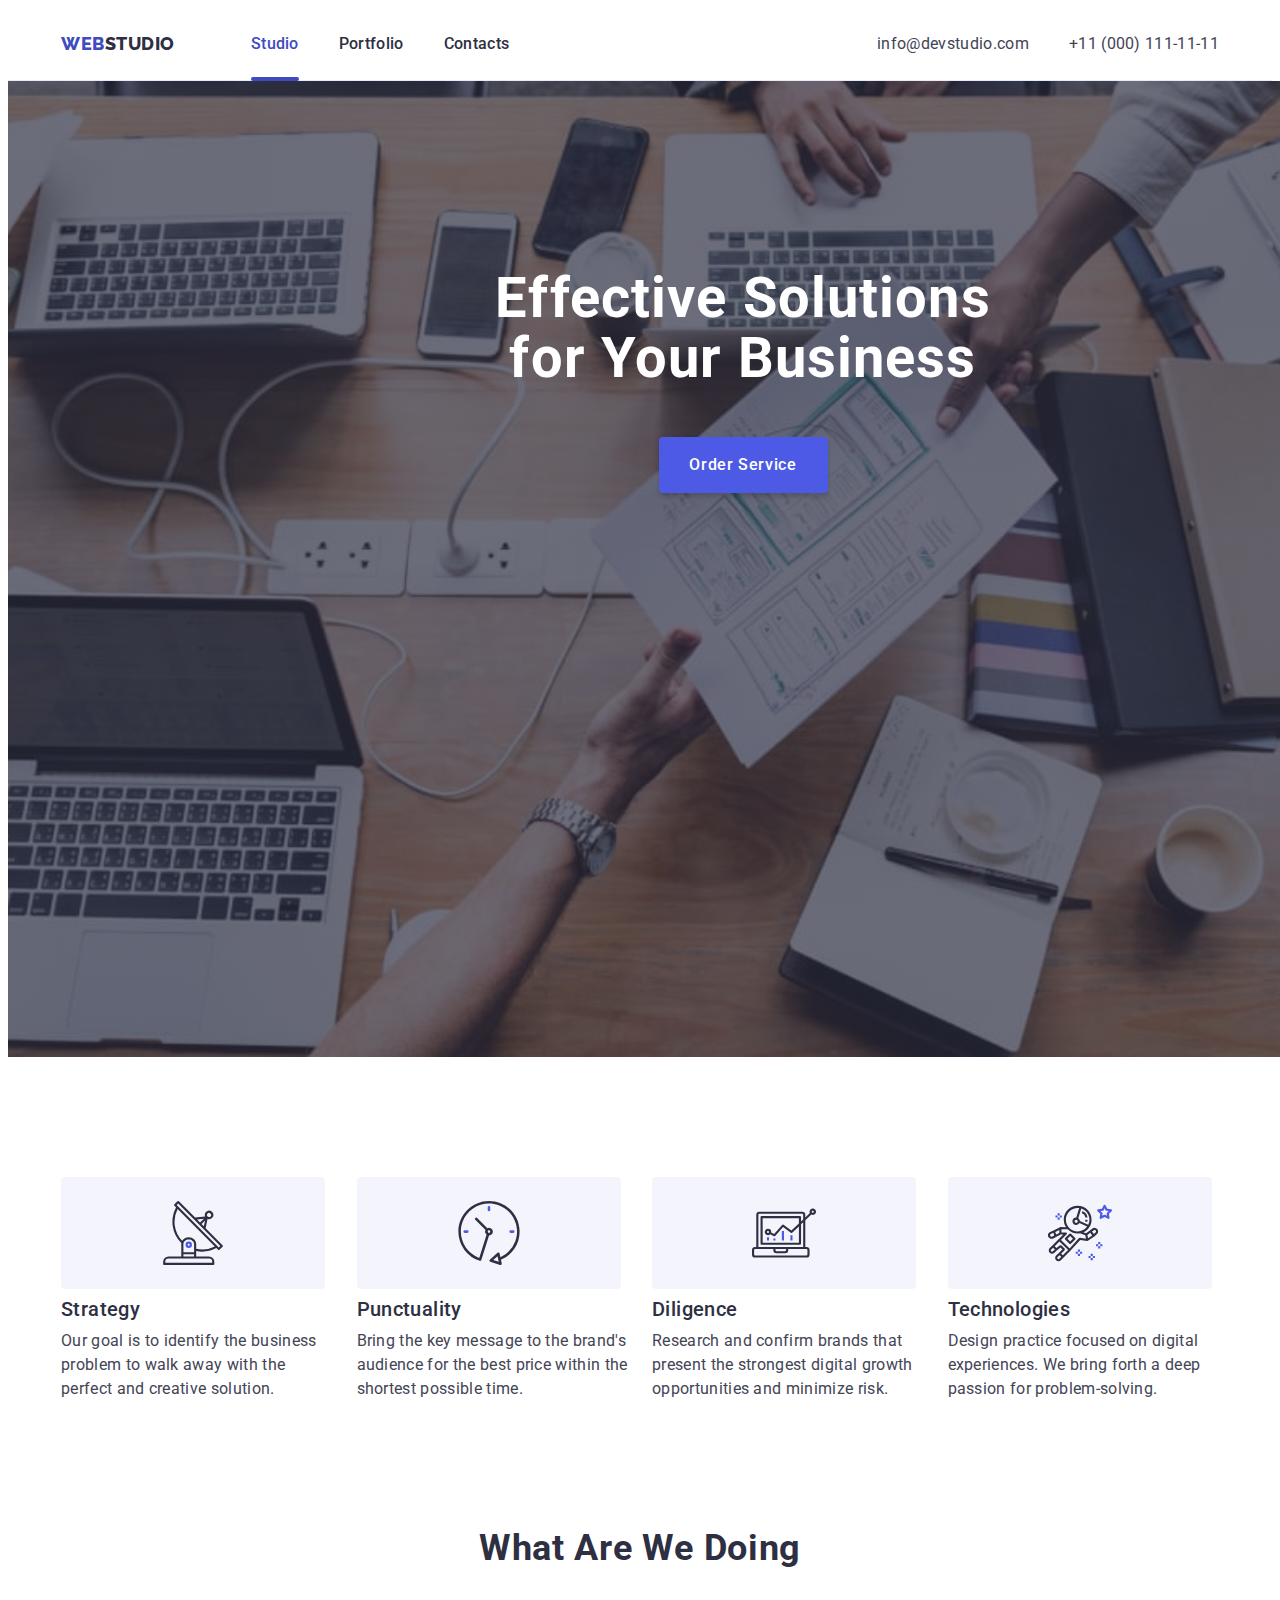
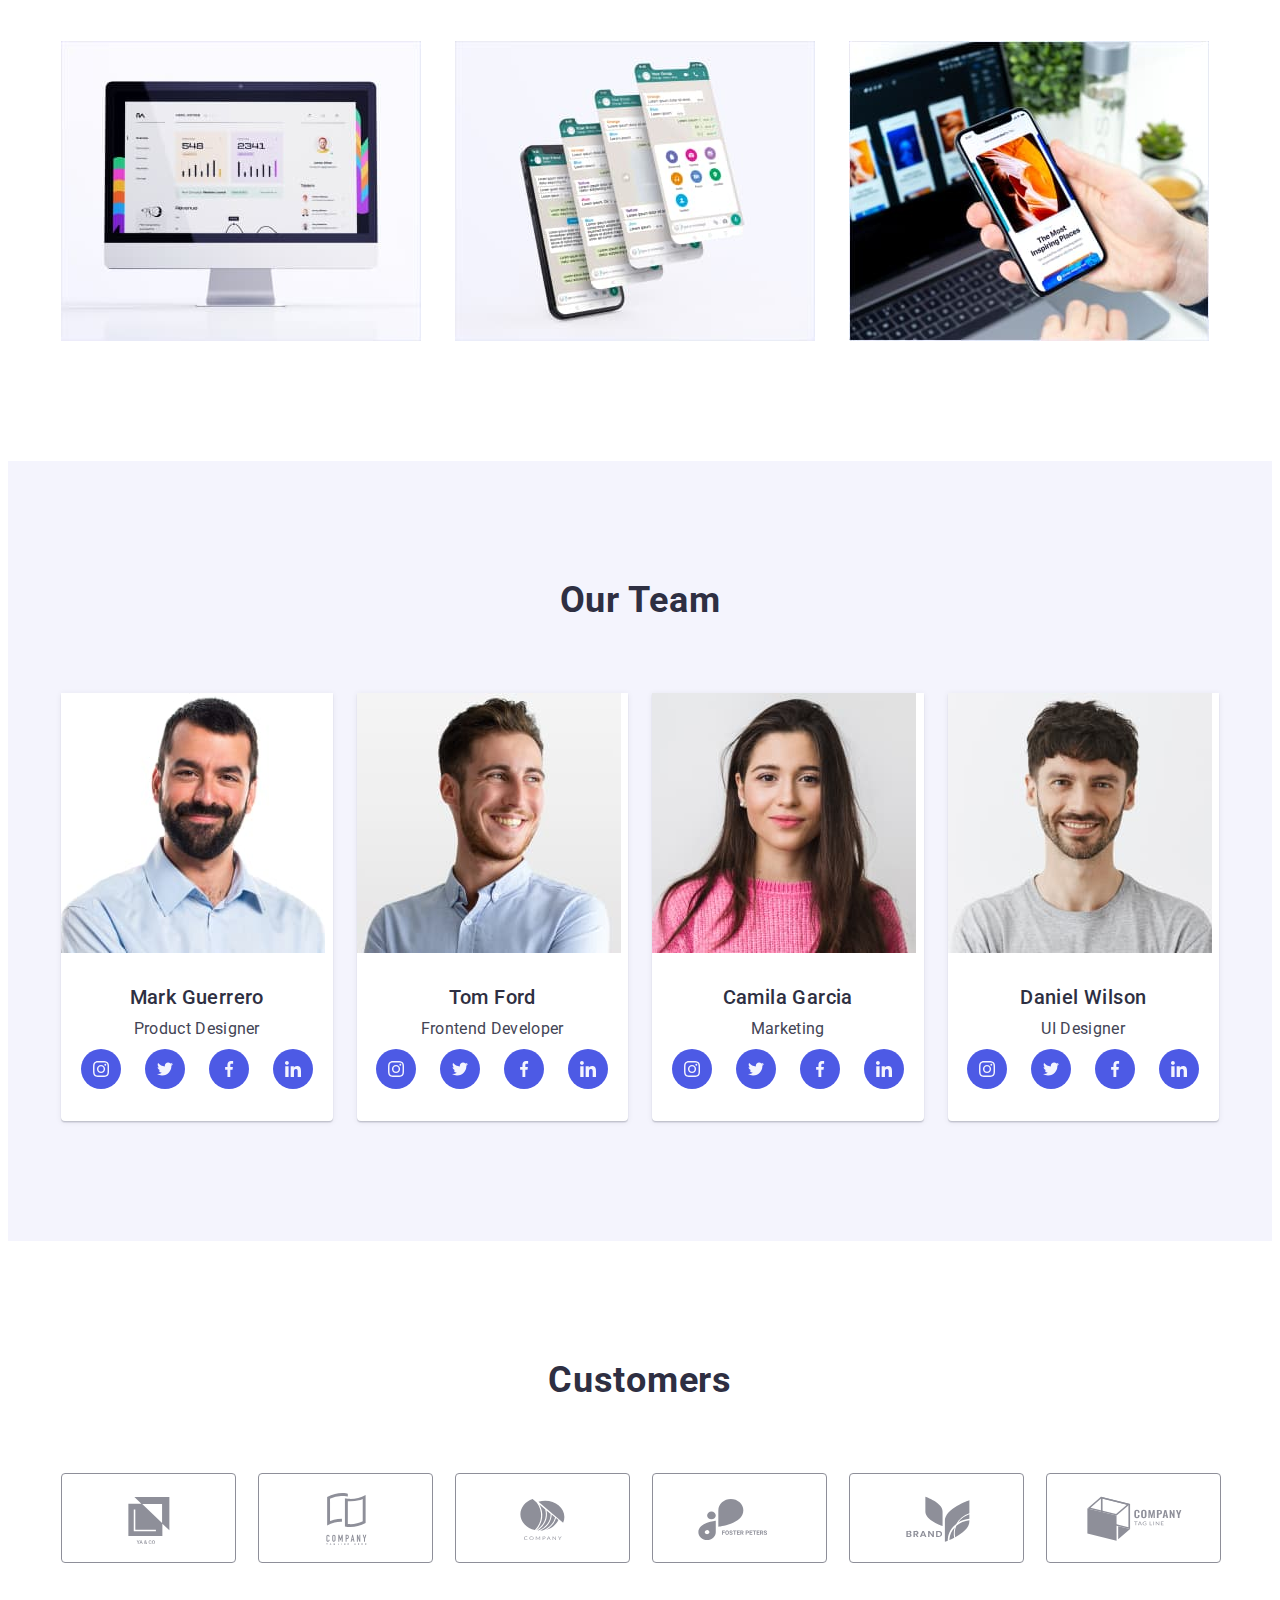
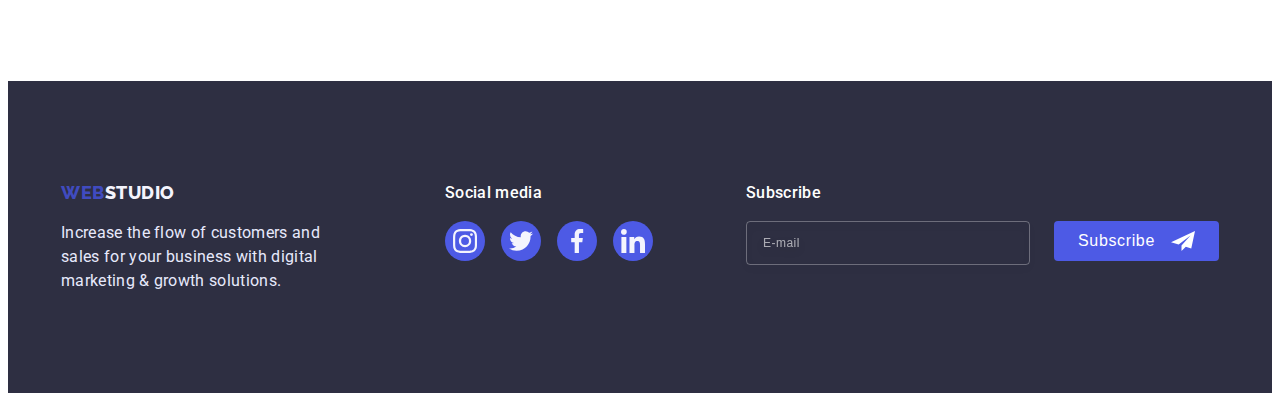
==== index.html @ 99c1e1d3 "Initial commit" ====
<!DOCTYPE html>
<html lang="en">
  <head>
    <meta charset="UTF-8" />
    <meta http-equiv="X-UA-Compatible" content="IE=edge" />
    <meta name="viewport" content="width=device-width, initial-scale=1.0" />
    <title>Web Studio</title>
    <link rel="preconnect" href="https://fonts.googleapis.com" />
    <link rel="preconnect" href="https://fonts.gstatic.com" crossorigin />
    <link
      href="https://fonts.googleapis.com/css2?family=Raleway:wght@800&family=Roboto:wght@400;500;700;900&display=swap"
      rel="stylesheet"
    />
    <link
      rel="stylesheet"
      href="https://cdnjs.cloudflare.com/ajax/libs/modern-normalize/1.1.0/modern-normalize.min.css"
      integrity="sha512-wpPYUAdjBVSE4KJnH1VR1HeZfpl1ub8YT/NKx4PuQ5NmX2tKuGu6U/JRp5y+Y8XG2tV+wKQpNHVUX03MfMFn9Q=="
      crossorigin="anonymous"
      referrerpolicy="no-referrer"
    />
    <link rel="stylesheet" href="./css/styles.css" />
  </head>

  <body>
    <!-- Шапка сторінки -->
    <header class="header">
      <div class="header-container container">
        <nav class="header-nav">
          <!-- Логотип -->
          <a class="header-logo logo link" href="./index.html"
            ><span class="logo-style">Web</span>Studio</a
          >

          <!-- Меню -->
          <ul class="header-menu list">
            <li class="header-menu-item">
              <a class="header-menu-link link current" href="./index.html"
                >Studio</a
              >
            </li>
            <li class="header-menu-item">
              <a class="header-menu-link link" href="./portfolio.html"
                >Portfolio</a
              >
            </li>
            <li class="header-menu-item">
              <a class="header-menu-link link" href="">Contacts</a>
            </li>
          </ul>
        </nav>

        <!-- Контактна інформація -->
        <address class="header-contacts">
          <ul class="header-contacts-list list">
            <li class="header-contacts-item">
              <a
                class="header-contacts-link link"
                href="mailto:info@devstudio.com"
                >info@devstudio.com</a
              >
            </li>
            <li class="header-contacts-item">
              <a class="header-contacts-link link" href="tel:+110001111111"
                >+11 (000) 111-11-11</a
              >
            </li>
          </ul>
        </address>
      </div>
    </header>

    <!-- Унікальний контенс сторінки -->
    <main>
      <!-- Заставка -->
      <section class="hero">
        <div class="hero-container container">
          <h1 class="hero-title">Effective Solutions for Your Business</h1>
          <button class="hero-btn" data-modal-open type="button">
            Order Service
          </button>
        </div>
      </section>

      <!-- Про нас -->
      <section class="about section">
        <div class="container">
          <h2 class="hidden">About us</h2>
          <ul class="about-list list">
            <li class="about-list-item">
              <div class="about-box">
                <svg width="64" height="64" class="about-icon">
                  <use href="./images/icons.svg#icon-antenna"></use>
                </svg>
              </div>
              <h3 class="about-list-title list-title">Strategy</h3>
              <p class="about-list-description list-description">
                Our goal is to identify the business problem to walk away with
                the perfect and creative solution.
              </p>
            </li>
            <li class="about-list-item">
              <div class="about-box">
                <svg width="64" height="64" class="about-icon">
                  <use href="./images/icons.svg#icon-clock"></use>
                </svg>
              </div>
              <h3 class="about-list-title list-title">Punctuality</h3>
              <p class="about-list-description list-description">
                Bring the key message to the brand's audience for the best price
                within the shortest possible time.
              </p>
            </li>
            <li class="about-list-item">
              <div class="about-box">
                <svg width="64" height="64" class="about-icon">
                  <use href="./images/icons.svg#icon-diagram"></use>
                </svg>
              </div>
              <h3 class="about-list-title list-title">Diligence</h3>
              <p class="about-list-description list-description">
                Research and confirm brands that present the strongest digital
                growth opportunities and minimize risk.
              </p>
            </li>
            <li class="about-list-item">
              <div class="about-box">
                <svg width="64" height="64" class="about-icon">
                  <use href="./images/icons.svg#icon-astronaut"></use>
                </svg>
              </div>
              <h3 class="about-list-title list-title">Technologies</h3>
              <p class="about-list-description list-description">
                Design practice focused on digital experiences. We bring forth a
                deep passion for problem-solving.
              </p>
            </li>
          </ul>
        </div>
      </section>

      <!-- Що ми робимо -->
      <section class="works section">
        <div class="container">
          <h2 class="works-title title">What are we doing</h2>
          <ul class="works-list list">
            <li class="work-list-item">
              <img src="./images/mac.jpg" alt="Macbook" width="360" />
            </li>
            <li class="work-list-item">
              <img src="./images/messenger.jpg" alt="Messenger" width="360" />
            </li>
            <li class="work-list-item">
              <img src="./images/app.jpg" alt="Apps" width="360" />
            </li>
          </ul>
        </div>
      </section>

      <!-- Наша команда -->
      <section class="team section">
        <div class="container">
          <h2 class="team-title title">Our Team</h2>
          <ul class="team-list list">
            <li class="team-list-item">
              <img
                src="./images/imgguerrero.jpg"
                alt="Mark Guerrero"
                width="264"
              />
              <div class="team-list-text">
                <h3 class="team-list-title list-title">Mark Guerrero</h3>
                <p class="team-list-description list-description">
                  Product Designer
                </p>
                <ul class="team-soc-list list">
                  <li class="team-soc-item">
                    <a href="" class="team-soc-link link">
                      <svg width="16" height="16" class="team-soc-icon">
                        <use href="./images/icons.svg#icon-instagram"></use>
                      </svg>
                    </a>
                  </li>
                  <li class="team-soc-item">
                    <a href="" class="team-soc-link link">
                      <svg width="16" height="16" class="team-soc-icon">
                        <use href="./images/icons.svg#icon-twitter"></use>
                      </svg>
                    </a>
                  </li>
                  <li class="team-soc-item">
                    <a href="" class="team-soc-link link">
                      <svg width="16" height="16" class="team-soc-icon">
                        <use href="./images/icons.svg#icon-facebook"></use>
                      </svg>
                    </a>
                  </li>
                  <li class="team-soc-item">
                    <a href="" class="team-soc-link link">
                      <svg width="16" height="16" class="team-soc-icon">
                        <use href="./images/icons.svg#icon-linkedin"></use>
                      </svg>
                    </a>
                  </li>
                </ul>
              </div>
            </li>
            <li class="team-list-item">
              <img src="./images/imgford.jpg" alt="Tom Ford" width="264" />
              <div class="team-list-text">
                <h3 class="team-list-title list-title">Tom Ford</h3>
                <p class="team-list-description list-description">
                  Frontend Developer
                </p>
                <ul class="team-soc-list list">
                  <li class="team-soc-item">
                    <a href="" class="team-soc-link link">
                      <svg width="16" height="16" class="team-soc-icon">
                        <use href="./images/icons.svg#icon-instagram"></use>
                      </svg>
                    </a>
                  </li>
                  <li class="team-soc-item">
                    <a href="" class="team-soc-link link">
                      <svg width="16" height="16" class="team-soc-icon">
                        <use href="./images/icons.svg#icon-twitter"></use>
                      </svg>
                    </a>
                  </li>
                  <li class="team-soc-item">
                    <a href="" class="team-soc-link link">
                      <svg width="16" height="16" class="team-soc-icon">
                        <use href="./images/icons.svg#icon-facebook"></use>
                      </svg>
                    </a>
                  </li>
                  <li class="team-soc-item">
                    <a href="" class="team-soc-link link">
                      <svg width="16" height="16" class="team-soc-icon">
                        <use href="./images/icons.svg#icon-linkedin"></use>
                      </svg>
                    </a>
                  </li>
                </ul>
              </div>
            </li>
            <li class="team-list-item">
              <img
                src="./images/imggarcia.jpg"
                alt="Camila Garcia"
                width="264"
              />
              <div class="team-list-text">
                <h3 class="team-list-title list-title">Camila Garcia</h3>
                <p class="team-list-description list-description">Marketing</p>
                <ul class="team-soc-list list">
                  <li class="team-soc-item">
                    <a href="" class="team-soc-link link">
                      <svg width="16" height="16" class="team-soc-icon">
                        <use href="./images/icons.svg#icon-instagram"></use>
                      </svg>
                    </a>
                  </li>
                  <li class="team-soc-item">
                    <a href="" class="team-soc-link link">
                      <svg width="16" height="16" class="team-soc-icon">
                        <use href="./images/icons.svg#icon-twitter"></use>
                      </svg>
                    </a>
                  </li>
                  <li class="team-soc-item">
                    <a href="" class="team-soc-link link">
                      <svg width="16" height="16" class="team-soc-icon">
                        <use href="./images/icons.svg#icon-facebook"></use>
                      </svg>
                    </a>
                  </li>
                  <li class="team-soc-item">
                    <a href="" class="team-soc-link link">
                      <svg width="16" height="16" class="team-soc-icon">
                        <use href="./images/icons.svg#icon-linkedin"></use>
                      </svg>
                    </a>
                  </li>
                </ul>
              </div>
            </li>
            <li class="team-list-item">
              <img
                src="./images/imgwilson.jpg"
                alt="Daniel Wilson"
                width="264"
              />
              <div class="team-list-text">
                <h3 class="team-list-title list-title">Daniel Wilson</h3>
                <p class="team-list-description list-description">
                  UI Designer
                </p>
                <ul class="team-soc-list list">
                  <li class="team-soc-item">
                    <a href="" class="team-soc-link link">
                      <svg width="16" height="16" class="team-soc-icon">
                        <use href="./images/icons.svg#icon-instagram"></use>
                      </svg>
                    </a>
                  </li>
                  <li class="team-soc-item">
                    <a href="" class="team-soc-link link">
                      <svg width="16" height="16" class="team-soc-icon">
                        <use href="./images/icons.svg#icon-twitter"></use>
                      </svg>
                    </a>
                  </li>
                  <li class="team-soc-item">
                    <a href="" class="team-soc-link link">
                      <svg width="16" height="16" class="team-soc-icon">
                        <use href="./images/icons.svg#icon-facebook"></use>
                      </svg>
                    </a>
                  </li>
                  <li class="team-soc-item">
                    <a href="" class="team-soc-link link">
                      <svg width="16" height="16" class="team-soc-icon">
                        <use href="./images/icons.svg#icon-linkedin"></use>
                      </svg>
                    </a>
                  </li>
                </ul>
              </div>
            </li>
          </ul>
        </div>
      </section>

      <section class="customers section">
        <div class="container">
          <h2 class="customers-title title">Customers</h2>
          <ul class="customers-list list">
            <li class="customers-list-item">
              <a href="" class="customers-link link">
                <svg width="104" height="56" class="customers-link-icon">
                  <use href="./images/icons.svg#icon-logo1"></use>
                </svg>
              </a>
            </li>
            <li class="customers-list-item">
              <a href="" class="customers-link link">
                <svg width="104" height="56" class="customers-link-icon">
                  <use href="./images/icons.svg#icon-logo2"></use>
                </svg>
              </a>
            </li>
            <li class="customers-list-item">
              <a href="" class="customers-link link">
                <svg width="104" height="56" class="customers-link-icon">
                  <use href="./images/icons.svg#icon-logo3"></use>
                </svg>
              </a>
            </li>
            <li class="customers-list-item">
              <a href="" class="customers-link link">
                <svg width="104" height="56" class="customers-link-icon">
                  <use href="./images/icons.svg#icon-logo4"></use>
                </svg>
              </a>
            </li>
            <li class="customers-list-item">
              <a href="" class="customers-link link">
                <svg width="104" height="56" class="customers-link-icon">
                  <use href="./images/icons.svg#icon-logo5"></use>
                </svg>
              </a>
            </li>
            <li class="customers-list-item">
              <a href="" class="customers-link link">
                <svg width="104" height="56" class="customers-link-icon">
                  <use href="./images/icons.svg#icon-logo6"></use>
                </svg>
              </a>
            </li>
          </ul>
        </div>
      </section>
    </main>

    <!-- Підвал сторінки -->
    <footer class="footer">
      <div class="footer-container container">
        <div class="footer-about">
          <a class="footer-logo logo link" href="./index.html"
            ><span class="logo-style">Web</span>Studio</a
          >
          <p class="footer-description">
            Increase the flow of customers and sales for your business with
            digital marketing & growth solutions.
          </p>
        </div>
        <div class="footer-soc">
          <p class="footer-soc-title list-title">Social media</p>
          <ul class="footer-soc-list list">
            <li class="footer-soc-item">
              <a href="" class="footer-soc-link link">
                <svg width="24" height="24" class="footer-soc-icon">
                  <use href="./images/icons.svg#icon-instagram"></use>
                </svg>
              </a>
            </li>
            <li class="footer-soc-item">
              <a href="" class="footer-soc-link link">
                <svg width="24" height="24" class="footer-soc-icon">
                  <use href="./images/icons.svg#icon-twitter"></use>
                </svg>
              </a>
            </li>
            <li class="footer-soc-item">
              <a href="" class="footer-soc-link link">
                <svg width="24" height="24" class="footer-soc-icon">
                  <use href="./images/icons.svg#icon-facebook"></use>
                </svg>
              </a>
            </li>
            <li class="footer-soc-item">
              <a href="" class="footer-soc-link link">
                <svg width="24" height="24" class="footer-soc-icon">
                  <use href="./images/icons.svg#icon-linkedin"></use>
                </svg>
              </a>
            </li>
          </ul>
        </div>
        <div class="footer-subscribe">
          <p class="footer-subscribe-title list-title">Subscribe</p>
          <form class="footer-subscribe-form">
            <input
              type="email"
              class="subscribe-input"
              id="subscribe-name"
              name="subscribe-name"
              placeholder="E-mail"
              required
            />
            <button type="submit" class="subscribe-btn">
              Subscribe
              <svg width="24" height="24" class="subscribe-icon">
                <use href="./images/icons.svg#icon-sub"></use>
              </svg>
            </button>
          </form>
        </div>
      </div>
    </footer>
    <div class="backdrop is-hidden" data-modal>
      <div class="modal">
        <button type="button" data-modal-close class="modal-close-button">
          <svg width="8" height="8" class="modal-close-icon">
            <use href="./images/icons.svg#icon-close"></use>
          </svg>
        </button>
        <p class="modal-title list-title">
          Leave your contacts and we will call you back
        </p>
        <form class="modal-form">
          <label for="user-name" class="modal-name-label">Name</label>
          <div class="input-wrap">
            <input
              type="text"
              class="modal-input"
              id="user-name"
              name="user-name"
              required
            />
            <svg width="18" height="18" class="modal-input-icon">
              <use href="./images/icons.svg#icon-person"></use>
            </svg>
          </div>
          <label for="user-phone" class="modal-name-label">Phone</label>
          <div class="input-wrap">
            <input
              type="tel"
              class="modal-input"
              id="user-phone"
              name="user-phone"
              required
            />
            <svg width="18" height="24" class="modal-input-icon">
              <use href="./images/icons.svg#icon-phone"></use>
            </svg>
          </div>
          <label for="user-email" class="modal-name-label">Email</label>
          <div class="input-wrap">
            <input
              type="email"
              class="modal-input"
              id="user-email"
              name="user-email"
              required
            />
            <svg width="18" height="24" class="modal-input-icon">
              <use href="./images/icons.svg#icon-email"></use>
            </svg>
          </div>
          <label for="user-comment" class="modal-name-label">Comment</label>
          <textarea
            class="modal-textarea"
            name="user-comment"
            id="user-comment"
            placeholder="Text input"
          ></textarea>
          <div class="modal-check">
            <input
              type="checkbox"
              class="modal-privacy hidden"
              name="user-privacy"
              id="user-privacy"
              value="true"
            />
            <label for="user-privacy" class="modal-check-label">
              <span
                ><svg width="10" height="8" class="modal-privacy-icon">
                  <use href="./images/icons.svg#icon-check"></use></svg
              ></span>
              I accept the terms and conditions of the<a
                href=""
                class="privacy-link link"
                >Privacy Policy</a
              ></label
            >
          </div>
          <button type="submit" class="modal-btn">Send</button>
        </form>
      </div>
    </div>
    <script src="./js/modal.js"></script>
  </body>
</html>
---- css/styles.css ----
:root {
  --accent-color: #404bbf;
  --primary-text: #2e2f42;
  --secondary-text-color: #434455;
  --primary-text-color-light: #ffffff;
  --button-color: #4d5ae5;
  --background-color: #2e2f42;
  --background-color-secondary: #f4f4fd;
  --footer-text-color: #e7e9fc;
  --footer-logo-color: #f4f4fd;
  --footer-accent-color: #31d0aa;
  --customers-logo-color: #8e8f99;
  --modal-beckground: #fcfcfc;
  --modal-check: #757575;
  --animation: 250ms cubic-bezier(0.4, 0, 0.2, 1);
}

/* Скидання маркування списків */
.list {
  list-style: none;
}

/* Скидання підчеркувань посилань */
.link {
  text-decoration: none;
}

body {
  font-family: "Roboto", sans-serif;
  color: var(--primary-text);
}

p,
h1,
h2,
h3,
h4,
h5,
h6 {
  margin: 0;
}

ul {
  padding-left: 0;
  margin: 0;
}

button {
  cursor: pointer;
}

address {
  font-style: normal;
}

img {
  display: block;
}

.hidden {
  position: absolute;
  width: 1px;
  height: 1px;
  margin: -1px;
  border: 0;
  padding: 0;

  white-space: nowrap;
  clip-path: inset(100%);
  clip: rect(0 0 0 0);
  overflow: hidden;
}

/* ================================ COMPONENTS ================================ */
.container {
  width: 1158px;
  padding-left: 15px;
  padding-right: 15px;
  margin: 0 auto;
}

.title {
  font-weight: 700;
  font-size: 36px;
  line-height: 1.11;
  letter-spacing: 0.02em;
  text-transform: capitalize;
}

.list-title {
  color: var(--primary-text);
  font-weight: 500;
  font-size: 20px;
  line-height: 1.2;
  letter-spacing: 0.02em;
  margin-bottom: 8px;
}

.list-description {
  color: var(--secondary-text-color);
  font-size: 16px;
  line-height: 1.5;
  letter-spacing: 0.02em;
  margin-bottom: 8px;
}

.logo {
  font-family: "Raleway", sans-serif;
  font-weight: 800;
  font-size: 18px;
  line-height: 1.33;
  letter-spacing: 0.03em;
  text-transform: uppercase;
}

.logo-style {
  color: var(--accent-color);
}

.section {
  padding-top: 120px;
  padding-bottom: 120px;
}

/* ================================ /COMPONENTS ================================ */

/* ================================== HEADER ================================== */

.header {
  padding-top: 24px;
  padding-bottom: 24px;
  border-bottom: 1px solid var(--footer-text-color);
}

.header-container {
  display: flex;
  justify-content: space-between;
}

.header-nav {
  display: flex;
  align-items: center;
}

.header-menu {
  display: flex;
  gap: 40px;
}

.header-contacts-list {
  display: flex;
  gap: 40px;
}

/* Логотип */
.header-logo {
  margin-right: 76px;
  color: var(--primary-text);
}

/* Головне меню */
.header-menu-link {
  font-weight: 500;
  font-size: 16px;
  line-height: 1.5;
  letter-spacing: 0.02em;
  color: var(--primary-text);
  transition: color var(--animation);
  position: relative;
}

.header-menu-link:hover,
.header-menu-link:focus {
  color: var(--accent-color);
}

.header-menu-link:after {
  content: "";
  position: absolute;
  width: 100%;
  height: 4px;
  left: 0px;
  top: 43px;
  background: var(--accent-color);
  border-radius: 2px;
  opacity: 0;
  transition: opacity var(--animation);
}

.header-menu-link:hover:after,
.header-menu-link:focus:after {
  opacity: 1;
}

/* Контактна інформація */

.header-contacts-link {
  font-style: normal;
  font-size: 16px;
  line-height: 1.5;
  letter-spacing: 0.02em;
  color: var(--secondary-text-color);
  transition: color var(--animation);
}

.header-contacts-link:hover,
.header-contacts-link:focus {
  color: var(--accent-color);
}

.current {
  color: var(--accent-color);
}

.current::after {
  content: "";
  position: absolute;
  width: 100%;
  height: 4px;
  left: 0px;
  top: 43px;
  background: var(--accent-color);
  border-radius: 2px;
  opacity: 1;
}

/* ================================== /HEADER ================================== */

/* ==================================== HERO ==================================== */

.hero-container {
  padding-top: 188px;
  padding-bottom: 188px;
  width: 1440px;
  height: 600px;
  background-color: var(--background-color);
  background-image: linear-gradient(
      rgba(46, 47, 66, 0.7),
      rgba(46, 47, 66, 0.7)
    ),
    url(../images/hero-background.jpg);
  background-repeat: no-repeat;
  background-position: center;
  background-size: cover;
}
/* Заставка */

.hero-title {
  max-width: 496px;
  margin: 0 auto;
  text-align: center;
  font-weight: 700;
  font-size: 56px;
  line-height: 1.07;
  letter-spacing: 0.02em;
  color: var(--primary-text-color-light);
}

.hero-btn {
  display: block;
  margin: 0 auto;
  min-width: 169px;
  height: 56px;
  margin-top: 48px;
  font-family: "Roboto", sans-serif;
  font-weight: 500;
  font-size: 16px;
  line-height: 1.5;
  letter-spacing: 0.04em;
  color: var(--primary-text-color-light);
  background: var(--button-color);
  box-shadow: 0px 4px 4px rgba(0, 0, 0, 0.15);
  border: 0;
  border-radius: 4px;
  cursor: pointer;
  transition: background var(--animation);
}

.hero-btn:hover,
.hero-btn:focus {
  background: var(--accent-color);
}
/* ================================== /HERO ================================== */

/* ================================== ABOUT ================================== */

.about {
  padding-bottom: 60px;
}

.about-list {
  display: flex;
  flex-wrap: wrap;
  gap: 24px;
}

.about-list-item {
  flex-basis: calc((100% - 72px) / 4);
}

.about-box {
  width: 264px;
  height: 112px;
  background: var(--background-color-secondary);
  border-radius: 4px;
  margin-bottom: 8px;
  display: flex;
  justify-content: center;
  align-items: center;
}

/* ================================== /ABOUT ================================== */

/* ================================== WORKS ================================== */

.works {
  padding-top: 60px;
}

.works-list {
  display: flex;
  flex-wrap: wrap;
  gap: 24px;
}

.work-list-item {
  flex-basis: calc((100% - 48px) / 3);
}

.works-title {
  text-align: center;
  margin-bottom: 72px;
}

/* ================================== /WORKS ================================== */

/* ================================== OUR TEAM ================================== */

.team {
  background: var(--background-color-secondary);
}

.team-title {
  text-align: center;
  margin-bottom: 72px;
}

.team-list {
  display: flex;
  flex-wrap: wrap;
  gap: 24px;
}

.team-list-text {
  padding: 32px 16px 32px 16px;
  text-align: center;
}

.team-list-item {
  flex-basis: calc((100% - 72px) / 4);
  background: var(--primary-text-color-light);
  box-shadow: 0px 1px 6px rgba(46, 47, 66, 0.08),
    0px 1px 1px rgba(46, 47, 66, 0.16), 0px 2px 1px rgba(46, 47, 66, 0.08);
  border-radius: 0px 0px 4px 4px;
}

.team-soc-list {
  display: flex;
  justify-content: center;
  gap: 24px;
}

.team-soc-item {
  width: 40px;
  height: 40px;
}

.team-soc-link {
  width: 100%;
  height: 100%;
  border-radius: 50%;
  background-color: var(--button-color);
  display: flex;
  align-items: center;
  justify-content: center;
  transition: background-color var(--animation);
}

.team-soc-icon {
  fill: var(--footer-logo-color);
}

.team-soc-link:hover,
.team-soc-link:focus {
  background-color: var(--accent-color);
}

/* ================================== /OUR TEAM ================================== */

/* ================================== CUSTOMERS ================================== */

.customers-title {
  text-align: center;
  margin-bottom: 72px;
}

.customers-list {
  display: flex;
  flex-wrap: wrap;
  gap: 24px;
}

.customers-list-item {
  width: 168px;
  height: 88px;
  flex-basis: calc((100% - 120px) / 6);
}

.customers-link {
  width: 100%;
  height: 100%;
  border: 1px solid var(--customers-logo-color);
  border-radius: 4px;
  display: flex;
  align-items: center;
  justify-content: center;
  fill: var(--customers-logo-color);
  transition: border var(--animation), fill var(--animation);
}

.customers-link:hover,
.customers-link:focus {
  border: 1px solid var(--accent-color);
  fill: var(--accent-color);
}

/* ================================== CUSTOMERS ================================== */

/* ================================== PORTFOLIO ================================== */

.catalog {
  padding-top: 96px;
}

.catalog-filter-btn {
  font-family: "Roboto", sans-serif;
  font-weight: 500;
  font-size: 16px;
  line-height: 1.5;
  letter-spacing: 0.04em;
  color: var(--button-color);
  background: var(--background-color-secondary);
  border: 1px solid var(--footer-text-color);
  border-radius: 4px;
  cursor: pointer;
  padding: 12px 24px;
  transition: color var(--animation), background var(--animation),
    box-shadow var(--animation), border-radius var(--animation);
}

.catalog-filter-btn:hover,
.catalog-filter-btn:focus {
  color: var(--primary-text-color-light);
  background: var(--accent-color);
  box-shadow: 0px 3px 1px rgba(0, 0, 0, 0.1), 0px 2px 1px rgba(0, 0, 0, 0.08),
    0px 2px 2px rgba(0, 0, 0, 0.12);
  border-radius: 4px;
}

.catalog-filter {
  text-align: center;
  display: flex;
  gap: 24px;
  margin-bottom: 72px;
  justify-content: center;
}

.catalog-list {
  display: flex;
  flex-wrap: wrap;
  gap: 48px 24px;
}

.catalog-list-item {
  flex-basis: calc((100% - 48px) / 3);
}

.catalog-list-text {
  border: 1px solid var(--footer-text-color);
  border-top: none;
  padding: 32px 16px 32px 16px;
}

.catalog-list-link {
  background: var(--primary-text-color-light);
  display: block;
  box-shadow: 0px;
  transition: box-shadow var(--animation);
}

.catalog-list-link:hover,
.catalog-list-link:focus {
  box-shadow: 0px 1px 6px rgba(46, 47, 66, 0.08),
    0px 1px 1px rgba(46, 47, 66, 0.16), 0px 2px 1px rgba(46, 47, 66, 0.08);
}

.overlay-wrapper {
  position: relative;
  overflow: hidden;
}

.overlay {
  position: absolute;
  top: 0;
  left: 0;
  width: 100%;
  height: 100%;
  font-size: 16px;
  line-height: 1.5;
  letter-spacing: 0.02em;
  color: var(--background-color-secondary);
  background: var(--button-color);
  padding: 40px 32px;
  overflow: auto;
  transform: translate(0, 100%);
  transition: transform var(--animation);
}

.catalog-list-link:hover .overlay,
.catalog-list-link:focus .overlay {
  transform: translate(0, 0);
}

/* ================================== /PORTFOLIO================================== */

/* ================================== FOOTER ================================== */
/* Стилі підвалу */
.footer {
  padding-top: 100px;
  padding-bottom: 100px;
  background: var(--background-color);
}

.footer-container {
  display: flex;
}

.footer-logo {
  color: var(--footer-logo-color);
}

.footer-description {
  margin-top: 16px;
  max-width: 264px;
  font-size: 16px;
  line-height: 1.5;
  letter-spacing: 0.02em;
  color: var(--footer-text-color);
}

.footer-soc {
  margin-left: 120px;
}

.footer-soc-title {
  font-size: 16px;
  line-height: 1.5;
  color: var(--primary-text-color-light);
  margin-bottom: 16px;
}

.footer-soc-list {
  display: flex;
  flex-wrap: wrap;
  gap: 16px;
}

.footer-soc-item {
  width: 40px;
  height: 40px;
}

.footer-soc-link {
  width: 100%;
  height: 100%;
  border-radius: 50%;
  background-color: var(--button-color);
  display: flex;
  align-items: center;
  justify-content: center;
  transition: background-color var(--animation);
}

.footer-soc-icon {
  fill: var(--footer-logo-color);
}

.footer-soc-link:hover,
.footer-soc-link:focus {
  background-color: var(--footer-accent-color);
}

.footer-subscribe {
  margin-left: auto;
}

.footer-subscribe-title {
  font-size: 16px;
  line-height: 1.5;
  color: var(--primary-text-color-light);
  margin-bottom: 16px;
}

.footer-subscribe-form {
  display: flex;
}

.subscribe-input {
  width: 264px;
  height: 40px;
  border: 1px solid rgba(255, 255, 255, 0.3);
  filter: drop-shadow(0px 4px 4px rgba(0, 0, 0, 0.15));
  border-radius: 4px;
  background: transparent;
  padding-left: 16px;
  color: var(--primary-text-color-light);
  font-size: 12px;
  line-height: 2px;
  letter-spacing: 0.04em;
  outline: transparent;
  transition: border-color var(--animation);
}

.subscribe-input:hover,
.subscribe-input:focus {
  border-color: var(--primary-text-color-light);
}

.subscribe-input::placeholder {
  color: rgba(255, 255, 255, 0.6);
}

.subscribe-btn {
  width: 165px;
  height: 40px;
  font-weight: 500;
  font-size: 16px;
  line-height: 1.5;
  letter-spacing: 0.04em;
  color: var(--primary-text-color-light);
  background: var(--button-color);
  border: none;
  border-radius: 4px;
  display: flex;
  align-items: center;
  justify-content: center;
  padding: 8px 24px;
  gap: 16px;
  cursor: pointer;
  transition: background var(--animation);
  margin-left: 24px;
}

.subscribe-btn:hover,
.subscribe-btn:focus {
  background: var(--accent-color);
}

.subscribe-icon {
  fill: var(--primary-text-color-light);
}

/* ================================== /FOOTER ================================== */

/* ================================== MODAL ================================== */
.backdrop {
  position: fixed;
  top: 0;
  width: 100%;
  height: 100%;
  background: rgba(46, 47, 66, 0.4);
  transition: opacity 300ms linear, visibility 300ms linear;
}

.modal {
  width: 408px;
  min-height: 576px;
  background: var(--modal-beckground);
  box-shadow: 0px 1px 1px rgba(0, 0, 0, 0.14), 0px 1px 3px rgba(0, 0, 0, 0.12),
    0px 2px 1px rgba(0, 0, 0, 0.2);
  border-radius: 4px;
  position: absolute;
  top: 50%;
  left: 50%;
  transform: translate(-50%, -50%) scale(1) rotate(360deg);
  transition: transform 300ms linear;
  padding: 24px;
}

.backdrop.is-hidden .modal {
  transform: translate(-50%, -50%) scale(0) rotate(0deg);
}

.modal-close-button {
  width: 24px;
  height: 24px;
  background: var(--footer-text-color);
  border: 1px solid rgba(0, 0, 0, 0.1);
  border-radius: 50%;
  display: flex;
  align-items: center;
  justify-content: center;
  margin-left: auto;
  margin-bottom: 24px;
  fill: var(--background-color);
  transition: background var(--animation), fill var(--animation);
}

.modal-close-button:hover,
.modal-close-button:focus {
  background: var(--accent-color);
  fill: var(--primary-text-color-light);
}

.is-hidden {
  opacity: 0;
  visibility: hidden;
  pointer-events: 0;
}

.no-scroll {
  overflow: hidden;
}

.modal-title {
  font-weight: 500;
  font-size: 16px;
  line-height: 1.5;
  text-align: center;
  letter-spacing: 0.02em;
  color: var(--primary-text);
  margin-bottom: 16px;
}

.modal-form {
  display: flex;
  flex-direction: column;
}

.input-wrap {
  margin-bottom: 8px;
  position: relative;
}

.modal-input {
  width: 100%;
  height: 40px;
  border: 1px solid rgba(33, 33, 33, 0.2);
  border-radius: 4px;
  padding-left: 38px;
  font-size: 12px;
  line-height: 1.17;
  letter-spacing: 0.04em;
  outline: transparent;
  transition: border-color var(--animation), fill var(--animation);
}

.modal-input-icon {
  position: absolute;
  left: 16px;
  top: 50%;
  transform: translateY(-50%);
  fill: var(--background-color);
  transition: fill var(--animation);
}

.modal-input:hover,
.modal-input:focus {
  border-color: var(--button-color);
}

.modal-input:hover + .modal-input-icon,
.modal-input:focus + .modal-input-icon {
  fill: var(--button-color);
}

.modal-name-label {
  font-size: 12px;
  line-height: 1.17;
  letter-spacing: 0.04em;
  color: var(--customers-logo-color);
  margin-bottom: 4px;
}
.modal-textarea {
  width: 100%;
  height: 120px;
  border: 1px solid rgba(33, 33, 33, 0.2);
  border-radius: 4px;
  resize: none;
  margin-bottom: 16px;
  font-size: 12px;
  line-height: 1.17;
  letter-spacing: 0.04em;
  padding: 8px 16px;
  outline: transparent;
  transition: border-color var(--animation);
}

.modal-textarea::placeholder {
  color: rgba(117, 117, 117, 0.5);
}

.modal-textarea:hover,
.modal-textarea:focus {
  border-color: var(--button-color);
}

.modal-check-label {
  font-size: 12px;
  line-height: 1.17;
  letter-spacing: 0.04em;
  color: var(--modal-check);
  display: flex;
  align-items: center;
}

.modal-check-label span {
  width: 16px;
  height: 16px;
  border: 1px solid rgba(46, 47, 66, 0.4);
  border-radius: 2px;
  display: flex;
  align-items: center;
  justify-content: center;
  fill: transparent;
  margin-right: 8px;
}

.modal-privacy:checked + .modal-check-label span {
  background: var(--accent-color);
  border: 1px solid var(--accent-color);
  border-radius: 2px;
  background-image: url(../images/check.svg);
  background-repeat: no-repeat;
  background-position: center;
  fill: var(--footer-logo-color);
}

.privacy-link {
  margin-left: 4px;
  text-decoration: underline;
  color: var(--button-color);
}

/* .modal-privacy:checked + .modal-check-label::before {
  background: var(--accent-color);
  border: 1px solid var(--accent-color);
  border-radius: 2px;
  background-image: url(../images/check.svg);
  background-repeat: no-repeat;
  background-position: center;
} */

/* .modal-check-label::before {
  content: "";
  width: 16px;
  height: 16px;
  border: 1px solid rgba(46, 47, 66, 0.4);
  border-radius: 2px;
  display: block;
} */

.modal-btn {
  display: block;
  margin: 0 auto;
  min-width: 169px;
  height: 56px;
  margin-top: 24px;
  font-family: "Roboto", sans-serif;
  font-weight: 500;
  font-size: 16px;
  line-height: 1.5;
  letter-spacing: 0.04em;
  color: var(--primary-text-color-light);
  background: var(--button-color);
  box-shadow: 0px 4px 4px rgba(0, 0, 0, 0.15);
  border: 0;
  border-radius: 4px;
  cursor: pointer;
  transition: background var(--animation);
}

.modal-btn:hover,
.modal-btn:focus {
  background: var(--accent-color);
}
/* ================================== /MODAL ================================== */
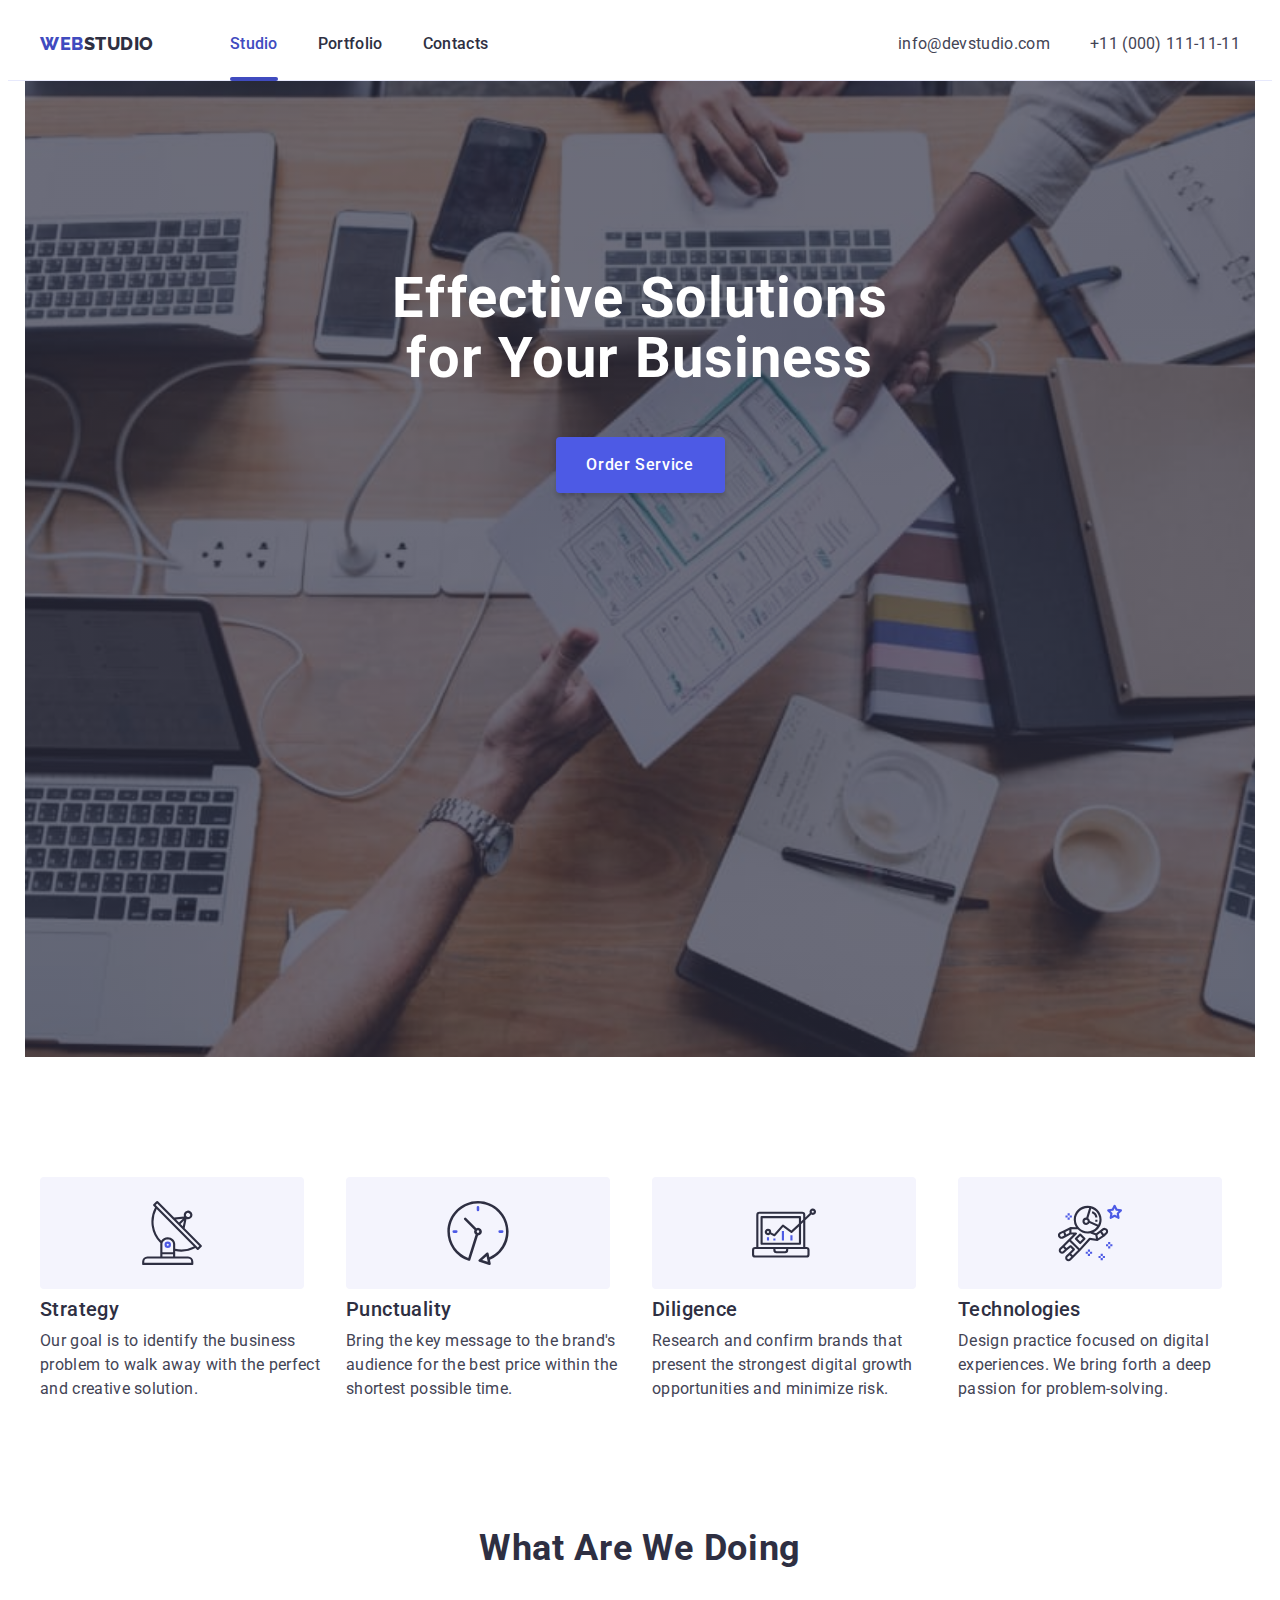
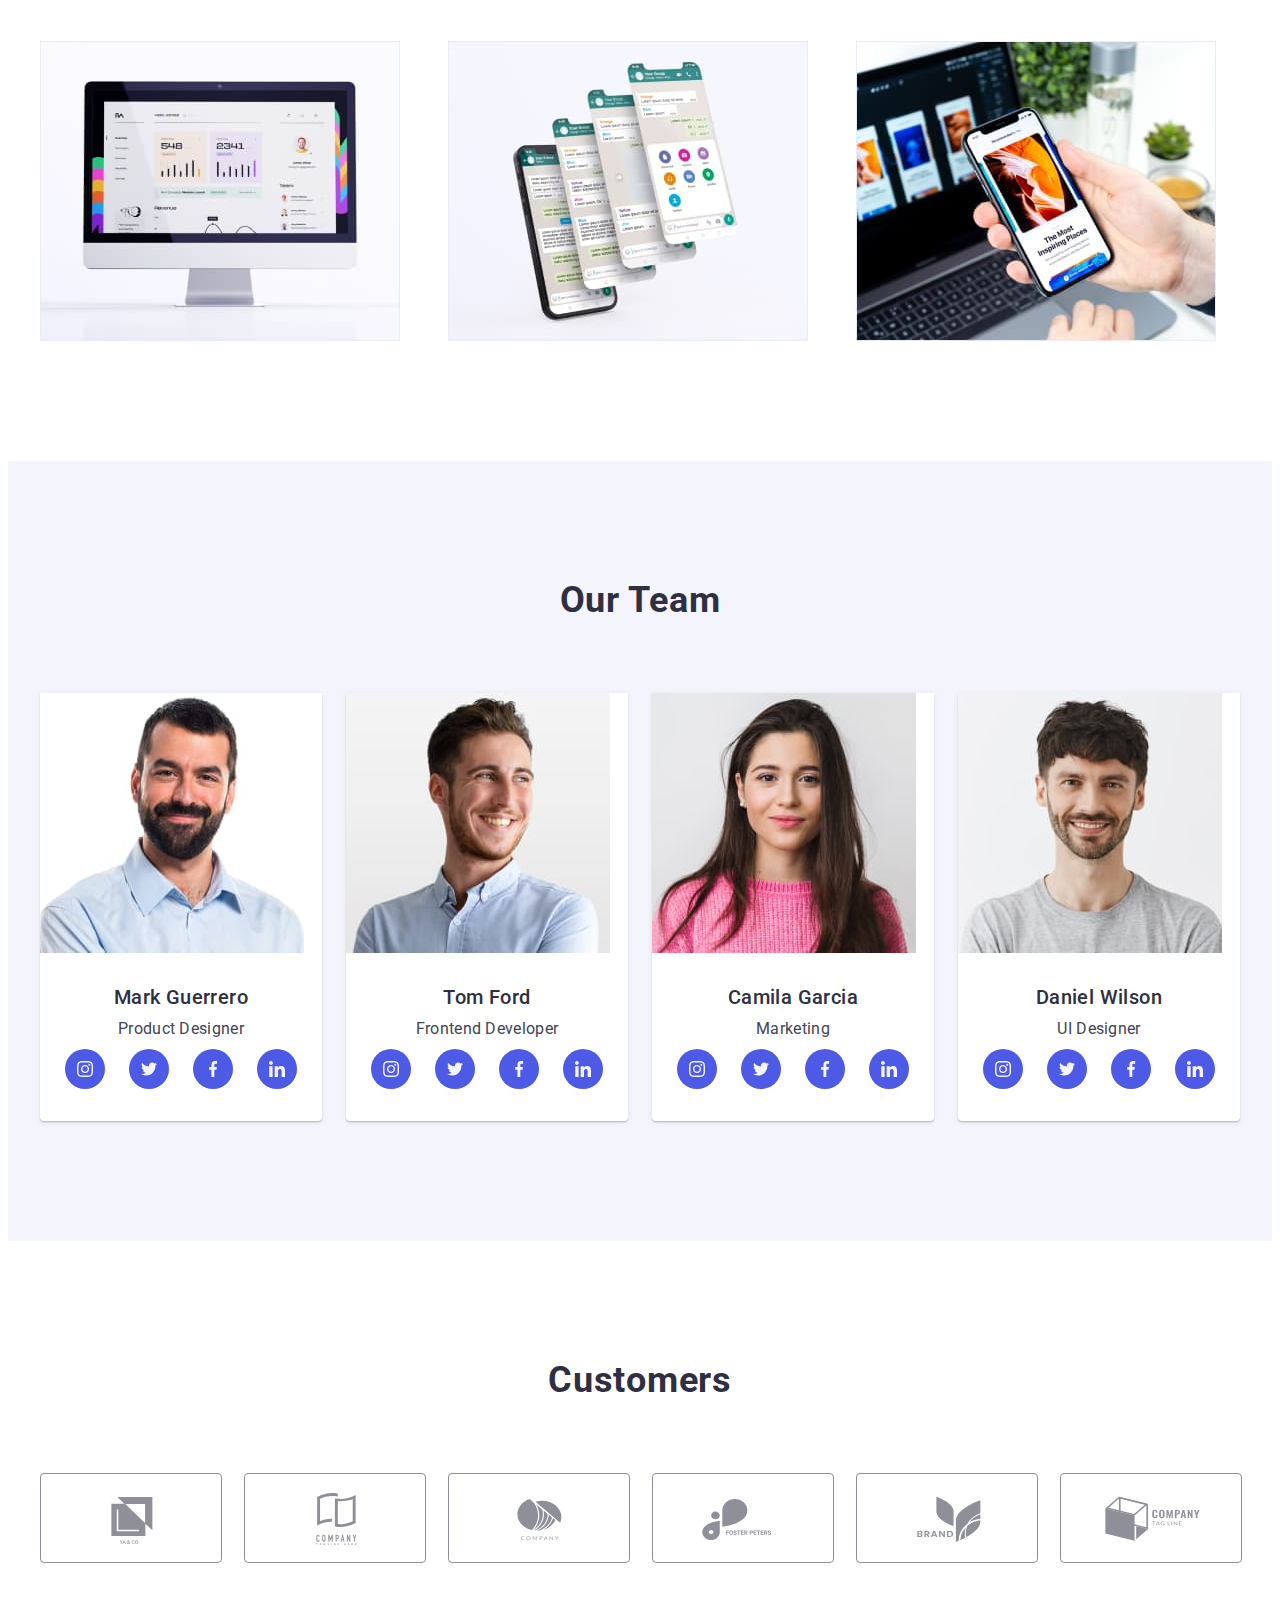
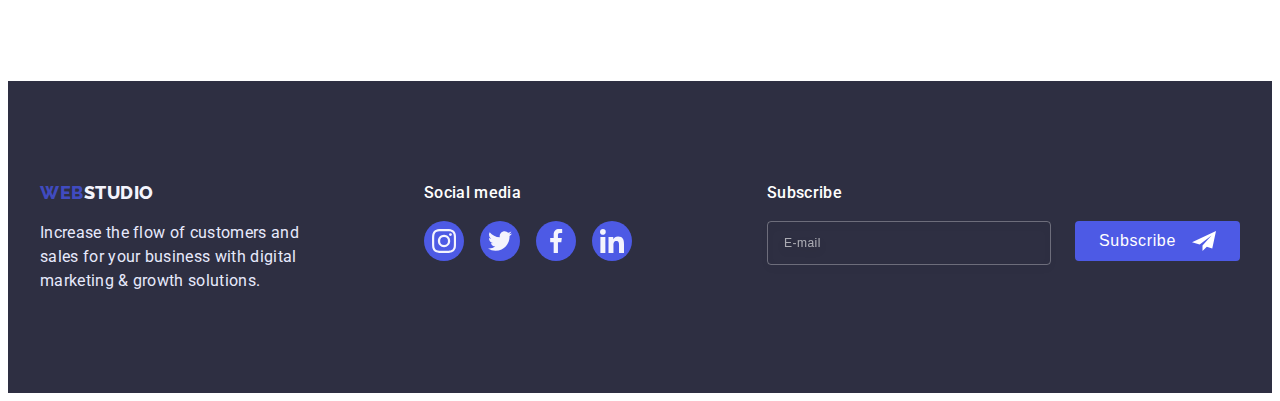
==== commit 8bc38b40: "hw7.4" ====
--- a/index.html
+++ b/index.html
@@ -19,6 +19,9 @@
       referrerpolicy="no-referrer"
     />
     <link rel="stylesheet" href="./css/styles.css" />
+    <link rel="stylesheet" href="./css/mobile.css" />
+    <link rel="stylesheet" href="./css/tablet.css" />
+    <link rel="stylesheet" href="./css/desktop.css" />
   </head>
 
   <body>
@@ -144,13 +147,28 @@
           <h2 class="works-title title">What are we doing</h2>
           <ul class="works-list list">
             <li class="work-list-item">
-              <img src="./images/mac.jpg" alt="Macbook" width="360" />
+              <img
+                srcset="./images/mac.jpg 1x, ./images/mac-2x.jpg 2x"
+                src="./images/mac.jpg"
+                alt="Macbook"
+                width="360"
+              />
             </li>
             <li class="work-list-item">
-              <img src="./images/messenger.jpg" alt="Messenger" width="360" />
+              <img
+                srcset="./images/messenger.jpg 1x, ./images/messenger-2x.jpg 2x"
+                src="./images/messenger.jpg"
+                alt="Messenger"
+                width="360"
+              />
             </li>
             <li class="work-list-item">
-              <img src="./images/app.jpg" alt="Apps" width="360" />
+              <img
+                srcset="./images/app.jpg 1x, ./images/app-2x.jpg 2x"
+                src="./images/app.jpg"
+                alt="Apps"
+                width="360"
+              />
             </li>
           </ul>
         </div>
@@ -162,7 +180,40 @@
           <h2 class="team-title title">Our Team</h2>
           <ul class="team-list list">
             <li class="team-list-item">
-              <img
+              <!-- Підключення різних картинок при різних екранах
+              <picture>
+                <source
+                  srcset="
+                    ./images/imgguerrero.jpg    1x,
+                    ./images/imgguerrero-2x.jpg 2x
+                  "
+                  media="(min-width: 1200px)"
+                />
+                <source
+                  srcset="
+                    ./images/imgguerrero-tab.jpg    1x,
+                    ./images/imgguerrero-tab-2x.jpg 2x
+                  "
+                  media="(min-width: 768px)"
+                />
+                <source
+                  srcset="
+                    ./images/imgguerrero-mob.jpg    1x,
+                    ./images/imgguerrero-mob-2x.jpg 2x
+                  "
+                  media="(max-width: 767px)"
+                />
+                <img
+                  src="./images/imgguerrero.jpg"
+                  alt="Mark Guerrero"
+                  width="264"
+                />
+              </picture> -->
+              <img
+                srcset="
+                  ./images/imgguerrero.jpg    1x,
+                  ./images/imgguerrero-2x.jpg 2x
+                "
                 src="./images/imgguerrero.jpg"
                 alt="Mark Guerrero"
                 width="264"
@@ -205,7 +256,12 @@
               </div>
             </li>
             <li class="team-list-item">
-              <img src="./images/imgford.jpg" alt="Tom Ford" width="264" />
+              <img
+                srcset="./images/imgford.jpg 1x, ./images/imgford-2x.jpg 2x"
+                src="./images/imgford.jpg"
+                alt="Tom Ford"
+                width="264"
+              />
               <div class="team-list-text">
                 <h3 class="team-list-title list-title">Tom Ford</h3>
                 <p class="team-list-description list-description">
@@ -245,6 +301,7 @@
             </li>
             <li class="team-list-item">
               <img
+                srcset="./images/imggarcia.jpg 1x, ./images/imggarcia-2x.jpg 2x"
                 src="./images/imggarcia.jpg"
                 alt="Camila Garcia"
                 width="264"
@@ -286,6 +343,7 @@
             </li>
             <li class="team-list-item">
               <img
+                srcset="./images/imgwilson.jpg 1x, ./images/imgwilson-2x.jpg 2x"
                 src="./images/imgwilson.jpg"
                 alt="Daniel Wilson"
                 width="264"
@@ -530,5 +588,6 @@
       </div>
     </div>
     <script src="./js/modal.js"></script>
+    <script src="./js/menu.js"></script>
   </body>
 </html>
--- a/css/styles.css
+++ b/css/styles.css
@@ -1,16 +1,16 @@
 :root {
-  --accent-color: #404bbf;
-  --primary-text: #2e2f42;
-  --secondary-text-color: #434455;
-  --primary-text-color-light: #ffffff;
-  --button-color: #4d5ae5;
-  --background-color: #2e2f42;
-  --background-color-secondary: #f4f4fd;
-  --footer-text-color: #e7e9fc;
-  --footer-logo-color: #f4f4fd;
-  --footer-accent-color: #31d0aa;
-  --customers-logo-color: #8e8f99;
-  --modal-beckground: #fcfcfc;
+  --primary-brand: #4d5ae5;
+  --pressed-state: #404bbf;
+  --dark: #2e2f42;
+  --success: #31d0aa;
+  --text: #434455;
+  --subtl-text: #8e8f99;
+  --accent: #e7e9fc;
+  --light: #f4f4fd;
+  --modal-overlay: #2e2f42;
+  --hero-background: #2e2f42;
+  --white-background: #ffffff;
+  --modal-background: #fcfcfc;
   --modal-check: #757575;
   --animation: 250ms cubic-bezier(0.4, 0, 0.2, 1);
 }
@@ -27,7 +27,7 @@
 
 body {
   font-family: "Roboto", sans-serif;
-  color: var(--primary-text);
+  color: var(--dark);
 }
 
 p,
@@ -64,834 +64,8 @@
   margin: -1px;
   border: 0;
   padding: 0;
-
   white-space: nowrap;
   clip-path: inset(100%);
   clip: rect(0 0 0 0);
   overflow: hidden;
 }
-
-/* ================================ COMPONENTS ================================ */
-.container {
-  width: 1158px;
-  padding-left: 15px;
-  padding-right: 15px;
-  margin: 0 auto;
-}
-
-.title {
-  font-weight: 700;
-  font-size: 36px;
-  line-height: 1.11;
-  letter-spacing: 0.02em;
-  text-transform: capitalize;
-}
-
-.list-title {
-  color: var(--primary-text);
-  font-weight: 500;
-  font-size: 20px;
-  line-height: 1.2;
-  letter-spacing: 0.02em;
-  margin-bottom: 8px;
-}
-
-.list-description {
-  color: var(--secondary-text-color);
-  font-size: 16px;
-  line-height: 1.5;
-  letter-spacing: 0.02em;
-  margin-bottom: 8px;
-}
-
-.logo {
-  font-family: "Raleway", sans-serif;
-  font-weight: 800;
-  font-size: 18px;
-  line-height: 1.33;
-  letter-spacing: 0.03em;
-  text-transform: uppercase;
-}
-
-.logo-style {
-  color: var(--accent-color);
-}
-
-.section {
-  padding-top: 120px;
-  padding-bottom: 120px;
-}
-
-/* ================================ /COMPONENTS ================================ */
-
-/* ================================== HEADER ================================== */
-
-.header {
-  padding-top: 24px;
-  padding-bottom: 24px;
-  border-bottom: 1px solid var(--footer-text-color);
-}
-
-.header-container {
-  display: flex;
-  justify-content: space-between;
-}
-
-.header-nav {
-  display: flex;
-  align-items: center;
-}
-
-.header-menu {
-  display: flex;
-  gap: 40px;
-}
-
-.header-contacts-list {
-  display: flex;
-  gap: 40px;
-}
-
-/* Логотип */
-.header-logo {
-  margin-right: 76px;
-  color: var(--primary-text);
-}
-
-/* Головне меню */
-.header-menu-link {
-  font-weight: 500;
-  font-size: 16px;
-  line-height: 1.5;
-  letter-spacing: 0.02em;
-  color: var(--primary-text);
-  transition: color var(--animation);
-  position: relative;
-}
-
-.header-menu-link:hover,
-.header-menu-link:focus {
-  color: var(--accent-color);
-}
-
-.header-menu-link:after {
-  content: "";
-  position: absolute;
-  width: 100%;
-  height: 4px;
-  left: 0px;
-  top: 43px;
-  background: var(--accent-color);
-  border-radius: 2px;
-  opacity: 0;
-  transition: opacity var(--animation);
-}
-
-.header-menu-link:hover:after,
-.header-menu-link:focus:after {
-  opacity: 1;
-}
-
-/* Контактна інформація */
-
-.header-contacts-link {
-  font-style: normal;
-  font-size: 16px;
-  line-height: 1.5;
-  letter-spacing: 0.02em;
-  color: var(--secondary-text-color);
-  transition: color var(--animation);
-}
-
-.header-contacts-link:hover,
-.header-contacts-link:focus {
-  color: var(--accent-color);
-}
-
-.current {
-  color: var(--accent-color);
-}
-
-.current::after {
-  content: "";
-  position: absolute;
-  width: 100%;
-  height: 4px;
-  left: 0px;
-  top: 43px;
-  background: var(--accent-color);
-  border-radius: 2px;
-  opacity: 1;
-}
-
-/* ================================== /HEADER ================================== */
-
-/* ==================================== HERO ==================================== */
-
-.hero-container {
-  padding-top: 188px;
-  padding-bottom: 188px;
-  width: 1440px;
-  height: 600px;
-  background-color: var(--background-color);
-  background-image: linear-gradient(
-      rgba(46, 47, 66, 0.7),
-      rgba(46, 47, 66, 0.7)
-    ),
-    url(../images/hero-background.jpg);
-  background-repeat: no-repeat;
-  background-position: center;
-  background-size: cover;
-}
-/* Заставка */
-
-.hero-title {
-  max-width: 496px;
-  margin: 0 auto;
-  text-align: center;
-  font-weight: 700;
-  font-size: 56px;
-  line-height: 1.07;
-  letter-spacing: 0.02em;
-  color: var(--primary-text-color-light);
-}
-
-.hero-btn {
-  display: block;
-  margin: 0 auto;
-  min-width: 169px;
-  height: 56px;
-  margin-top: 48px;
-  font-family: "Roboto", sans-serif;
-  font-weight: 500;
-  font-size: 16px;
-  line-height: 1.5;
-  letter-spacing: 0.04em;
-  color: var(--primary-text-color-light);
-  background: var(--button-color);
-  box-shadow: 0px 4px 4px rgba(0, 0, 0, 0.15);
-  border: 0;
-  border-radius: 4px;
-  cursor: pointer;
-  transition: background var(--animation);
-}
-
-.hero-btn:hover,
-.hero-btn:focus {
-  background: var(--accent-color);
-}
-/* ================================== /HERO ================================== */
-
-/* ================================== ABOUT ================================== */
-
-.about {
-  padding-bottom: 60px;
-}
-
-.about-list {
-  display: flex;
-  flex-wrap: wrap;
-  gap: 24px;
-}
-
-.about-list-item {
-  flex-basis: calc((100% - 72px) / 4);
-}
-
-.about-box {
-  width: 264px;
-  height: 112px;
-  background: var(--background-color-secondary);
-  border-radius: 4px;
-  margin-bottom: 8px;
-  display: flex;
-  justify-content: center;
-  align-items: center;
-}
-
-/* ================================== /ABOUT ================================== */
-
-/* ================================== WORKS ================================== */
-
-.works {
-  padding-top: 60px;
-}
-
-.works-list {
-  display: flex;
-  flex-wrap: wrap;
-  gap: 24px;
-}
-
-.work-list-item {
-  flex-basis: calc((100% - 48px) / 3);
-}
-
-.works-title {
-  text-align: center;
-  margin-bottom: 72px;
-}
-
-/* ================================== /WORKS ================================== */
-
-/* ================================== OUR TEAM ================================== */
-
-.team {
-  background: var(--background-color-secondary);
-}
-
-.team-title {
-  text-align: center;
-  margin-bottom: 72px;
-}
-
-.team-list {
-  display: flex;
-  flex-wrap: wrap;
-  gap: 24px;
-}
-
-.team-list-text {
-  padding: 32px 16px 32px 16px;
-  text-align: center;
-}
-
-.team-list-item {
-  flex-basis: calc((100% - 72px) / 4);
-  background: var(--primary-text-color-light);
-  box-shadow: 0px 1px 6px rgba(46, 47, 66, 0.08),
-    0px 1px 1px rgba(46, 47, 66, 0.16), 0px 2px 1px rgba(46, 47, 66, 0.08);
-  border-radius: 0px 0px 4px 4px;
-}
-
-.team-soc-list {
-  display: flex;
-  justify-content: center;
-  gap: 24px;
-}
-
-.team-soc-item {
-  width: 40px;
-  height: 40px;
-}
-
-.team-soc-link {
-  width: 100%;
-  height: 100%;
-  border-radius: 50%;
-  background-color: var(--button-color);
-  display: flex;
-  align-items: center;
-  justify-content: center;
-  transition: background-color var(--animation);
-}
-
-.team-soc-icon {
-  fill: var(--footer-logo-color);
-}
-
-.team-soc-link:hover,
-.team-soc-link:focus {
-  background-color: var(--accent-color);
-}
-
-/* ================================== /OUR TEAM ================================== */
-
-/* ================================== CUSTOMERS ================================== */
-
-.customers-title {
-  text-align: center;
-  margin-bottom: 72px;
-}
-
-.customers-list {
-  display: flex;
-  flex-wrap: wrap;
-  gap: 24px;
-}
-
-.customers-list-item {
-  width: 168px;
-  height: 88px;
-  flex-basis: calc((100% - 120px) / 6);
-}
-
-.customers-link {
-  width: 100%;
-  height: 100%;
-  border: 1px solid var(--customers-logo-color);
-  border-radius: 4px;
-  display: flex;
-  align-items: center;
-  justify-content: center;
-  fill: var(--customers-logo-color);
-  transition: border var(--animation), fill var(--animation);
-}
-
-.customers-link:hover,
-.customers-link:focus {
-  border: 1px solid var(--accent-color);
-  fill: var(--accent-color);
-}
-
-/* ================================== CUSTOMERS ================================== */
-
-/* ================================== PORTFOLIO ================================== */
-
-.catalog {
-  padding-top: 96px;
-}
-
-.catalog-filter-btn {
-  font-family: "Roboto", sans-serif;
-  font-weight: 500;
-  font-size: 16px;
-  line-height: 1.5;
-  letter-spacing: 0.04em;
-  color: var(--button-color);
-  background: var(--background-color-secondary);
-  border: 1px solid var(--footer-text-color);
-  border-radius: 4px;
-  cursor: pointer;
-  padding: 12px 24px;
-  transition: color var(--animation), background var(--animation),
-    box-shadow var(--animation), border-radius var(--animation);
-}
-
-.catalog-filter-btn:hover,
-.catalog-filter-btn:focus {
-  color: var(--primary-text-color-light);
-  background: var(--accent-color);
-  box-shadow: 0px 3px 1px rgba(0, 0, 0, 0.1), 0px 2px 1px rgba(0, 0, 0, 0.08),
-    0px 2px 2px rgba(0, 0, 0, 0.12);
-  border-radius: 4px;
-}
-
-.catalog-filter {
-  text-align: center;
-  display: flex;
-  gap: 24px;
-  margin-bottom: 72px;
-  justify-content: center;
-}
-
-.catalog-list {
-  display: flex;
-  flex-wrap: wrap;
-  gap: 48px 24px;
-}
-
-.catalog-list-item {
-  flex-basis: calc((100% - 48px) / 3);
-}
-
-.catalog-list-text {
-  border: 1px solid var(--footer-text-color);
-  border-top: none;
-  padding: 32px 16px 32px 16px;
-}
-
-.catalog-list-link {
-  background: var(--primary-text-color-light);
-  display: block;
-  box-shadow: 0px;
-  transition: box-shadow var(--animation);
-}
-
-.catalog-list-link:hover,
-.catalog-list-link:focus {
-  box-shadow: 0px 1px 6px rgba(46, 47, 66, 0.08),
-    0px 1px 1px rgba(46, 47, 66, 0.16), 0px 2px 1px rgba(46, 47, 66, 0.08);
-}
-
-.overlay-wrapper {
-  position: relative;
-  overflow: hidden;
-}
-
-.overlay {
-  position: absolute;
-  top: 0;
-  left: 0;
-  width: 100%;
-  height: 100%;
-  font-size: 16px;
-  line-height: 1.5;
-  letter-spacing: 0.02em;
-  color: var(--background-color-secondary);
-  background: var(--button-color);
-  padding: 40px 32px;
-  overflow: auto;
-  transform: translate(0, 100%);
-  transition: transform var(--animation);
-}
-
-.catalog-list-link:hover .overlay,
-.catalog-list-link:focus .overlay {
-  transform: translate(0, 0);
-}
-
-/* ================================== /PORTFOLIO================================== */
-
-/* ================================== FOOTER ================================== */
-/* Стилі підвалу */
-.footer {
-  padding-top: 100px;
-  padding-bottom: 100px;
-  background: var(--background-color);
-}
-
-.footer-container {
-  display: flex;
-}
-
-.footer-logo {
-  color: var(--footer-logo-color);
-}
-
-.footer-description {
-  margin-top: 16px;
-  max-width: 264px;
-  font-size: 16px;
-  line-height: 1.5;
-  letter-spacing: 0.02em;
-  color: var(--footer-text-color);
-}
-
-.footer-soc {
-  margin-left: 120px;
-}
-
-.footer-soc-title {
-  font-size: 16px;
-  line-height: 1.5;
-  color: var(--primary-text-color-light);
-  margin-bottom: 16px;
-}
-
-.footer-soc-list {
-  display: flex;
-  flex-wrap: wrap;
-  gap: 16px;
-}
-
-.footer-soc-item {
-  width: 40px;
-  height: 40px;
-}
-
-.footer-soc-link {
-  width: 100%;
-  height: 100%;
-  border-radius: 50%;
-  background-color: var(--button-color);
-  display: flex;
-  align-items: center;
-  justify-content: center;
-  transition: background-color var(--animation);
-}
-
-.footer-soc-icon {
-  fill: var(--footer-logo-color);
-}
-
-.footer-soc-link:hover,
-.footer-soc-link:focus {
-  background-color: var(--footer-accent-color);
-}
-
-.footer-subscribe {
-  margin-left: auto;
-}
-
-.footer-subscribe-title {
-  font-size: 16px;
-  line-height: 1.5;
-  color: var(--primary-text-color-light);
-  margin-bottom: 16px;
-}
-
-.footer-subscribe-form {
-  display: flex;
-}
-
-.subscribe-input {
-  width: 264px;
-  height: 40px;
-  border: 1px solid rgba(255, 255, 255, 0.3);
-  filter: drop-shadow(0px 4px 4px rgba(0, 0, 0, 0.15));
-  border-radius: 4px;
-  background: transparent;
-  padding-left: 16px;
-  color: var(--primary-text-color-light);
-  font-size: 12px;
-  line-height: 2px;
-  letter-spacing: 0.04em;
-  outline: transparent;
-  transition: border-color var(--animation);
-}
-
-.subscribe-input:hover,
-.subscribe-input:focus {
-  border-color: var(--primary-text-color-light);
-}
-
-.subscribe-input::placeholder {
-  color: rgba(255, 255, 255, 0.6);
-}
-
-.subscribe-btn {
-  width: 165px;
-  height: 40px;
-  font-weight: 500;
-  font-size: 16px;
-  line-height: 1.5;
-  letter-spacing: 0.04em;
-  color: var(--primary-text-color-light);
-  background: var(--button-color);
-  border: none;
-  border-radius: 4px;
-  display: flex;
-  align-items: center;
-  justify-content: center;
-  padding: 8px 24px;
-  gap: 16px;
-  cursor: pointer;
-  transition: background var(--animation);
-  margin-left: 24px;
-}
-
-.subscribe-btn:hover,
-.subscribe-btn:focus {
-  background: var(--accent-color);
-}
-
-.subscribe-icon {
-  fill: var(--primary-text-color-light);
-}
-
-/* ================================== /FOOTER ================================== */
-
-/* ================================== MODAL ================================== */
-.backdrop {
-  position: fixed;
-  top: 0;
-  width: 100%;
-  height: 100%;
-  background: rgba(46, 47, 66, 0.4);
-  transition: opacity 300ms linear, visibility 300ms linear;
-}
-
-.modal {
-  width: 408px;
-  min-height: 576px;
-  background: var(--modal-beckground);
-  box-shadow: 0px 1px 1px rgba(0, 0, 0, 0.14), 0px 1px 3px rgba(0, 0, 0, 0.12),
-    0px 2px 1px rgba(0, 0, 0, 0.2);
-  border-radius: 4px;
-  position: absolute;
-  top: 50%;
-  left: 50%;
-  transform: translate(-50%, -50%) scale(1) rotate(360deg);
-  transition: transform 300ms linear;
-  padding: 24px;
-}
-
-.backdrop.is-hidden .modal {
-  transform: translate(-50%, -50%) scale(0) rotate(0deg);
-}
-
-.modal-close-button {
-  width: 24px;
-  height: 24px;
-  background: var(--footer-text-color);
-  border: 1px solid rgba(0, 0, 0, 0.1);
-  border-radius: 50%;
-  display: flex;
-  align-items: center;
-  justify-content: center;
-  margin-left: auto;
-  margin-bottom: 24px;
-  fill: var(--background-color);
-  transition: background var(--animation), fill var(--animation);
-}
-
-.modal-close-button:hover,
-.modal-close-button:focus {
-  background: var(--accent-color);
-  fill: var(--primary-text-color-light);
-}
-
-.is-hidden {
-  opacity: 0;
-  visibility: hidden;
-  pointer-events: 0;
-}
-
-.no-scroll {
-  overflow: hidden;
-}
-
-.modal-title {
-  font-weight: 500;
-  font-size: 16px;
-  line-height: 1.5;
-  text-align: center;
-  letter-spacing: 0.02em;
-  color: var(--primary-text);
-  margin-bottom: 16px;
-}
-
-.modal-form {
-  display: flex;
-  flex-direction: column;
-}
-
-.input-wrap {
-  margin-bottom: 8px;
-  position: relative;
-}
-
-.modal-input {
-  width: 100%;
-  height: 40px;
-  border: 1px solid rgba(33, 33, 33, 0.2);
-  border-radius: 4px;
-  padding-left: 38px;
-  font-size: 12px;
-  line-height: 1.17;
-  letter-spacing: 0.04em;
-  outline: transparent;
-  transition: border-color var(--animation), fill var(--animation);
-}
-
-.modal-input-icon {
-  position: absolute;
-  left: 16px;
-  top: 50%;
-  transform: translateY(-50%);
-  fill: var(--background-color);
-  transition: fill var(--animation);
-}
-
-.modal-input:hover,
-.modal-input:focus {
-  border-color: var(--button-color);
-}
-
-.modal-input:hover + .modal-input-icon,
-.modal-input:focus + .modal-input-icon {
-  fill: var(--button-color);
-}
-
-.modal-name-label {
-  font-size: 12px;
-  line-height: 1.17;
-  letter-spacing: 0.04em;
-  color: var(--customers-logo-color);
-  margin-bottom: 4px;
-}
-.modal-textarea {
-  width: 100%;
-  height: 120px;
-  border: 1px solid rgba(33, 33, 33, 0.2);
-  border-radius: 4px;
-  resize: none;
-  margin-bottom: 16px;
-  font-size: 12px;
-  line-height: 1.17;
-  letter-spacing: 0.04em;
-  padding: 8px 16px;
-  outline: transparent;
-  transition: border-color var(--animation);
-}
-
-.modal-textarea::placeholder {
-  color: rgba(117, 117, 117, 0.5);
-}
-
-.modal-textarea:hover,
-.modal-textarea:focus {
-  border-color: var(--button-color);
-}
-
-.modal-check-label {
-  font-size: 12px;
-  line-height: 1.17;
-  letter-spacing: 0.04em;
-  color: var(--modal-check);
-  display: flex;
-  align-items: center;
-}
-
-.modal-check-label span {
-  width: 16px;
-  height: 16px;
-  border: 1px solid rgba(46, 47, 66, 0.4);
-  border-radius: 2px;
-  display: flex;
-  align-items: center;
-  justify-content: center;
-  fill: transparent;
-  margin-right: 8px;
-}
-
-.modal-privacy:checked + .modal-check-label span {
-  background: var(--accent-color);
-  border: 1px solid var(--accent-color);
-  border-radius: 2px;
-  background-image: url(../images/check.svg);
-  background-repeat: no-repeat;
-  background-position: center;
-  fill: var(--footer-logo-color);
-}
-
-.privacy-link {
-  margin-left: 4px;
-  text-decoration: underline;
-  color: var(--button-color);
-}
-
-/* .modal-privacy:checked + .modal-check-label::before {
-  background: var(--accent-color);
-  border: 1px solid var(--accent-color);
-  border-radius: 2px;
-  background-image: url(../images/check.svg);
-  background-repeat: no-repeat;
-  background-position: center;
-} */
-
-/* .modal-check-label::before {
-  content: "";
-  width: 16px;
-  height: 16px;
-  border: 1px solid rgba(46, 47, 66, 0.4);
-  border-radius: 2px;
-  display: block;
-} */
-
-.modal-btn {
-  display: block;
-  margin: 0 auto;
-  min-width: 169px;
-  height: 56px;
-  margin-top: 24px;
-  font-family: "Roboto", sans-serif;
-  font-weight: 500;
-  font-size: 16px;
-  line-height: 1.5;
-  letter-spacing: 0.04em;
-  color: var(--primary-text-color-light);
-  background: var(--button-color);
-  box-shadow: 0px 4px 4px rgba(0, 0, 0, 0.15);
-  border: 0;
-  border-radius: 4px;
-  cursor: pointer;
-  transition: background var(--animation);
-}
-
-.modal-btn:hover,
-.modal-btn:focus {
-  background: var(--accent-color);
-}
-/* ================================== /MODAL ================================== */
--- a/css/mobile.css
+++ b/css/mobile.css
@@ -0,0 +1,836 @@
+/* ================================ COMPONENTS ================================ */
+.container {
+  width: 1158px;
+  padding-left: 15px;
+  padding-right: 15px;
+  margin: 0 auto;
+}
+
+.title {
+  font-weight: 700;
+  font-size: 36px;
+  line-height: 1.11;
+  letter-spacing: 0.02em;
+  text-transform: capitalize;
+}
+
+.list-title {
+  color: var(--dark);
+  font-weight: 500;
+  font-size: 20px;
+  line-height: 1.2;
+  letter-spacing: 0.02em;
+  margin-bottom: 8px;
+}
+
+.list-description {
+  color: var(--text);
+  font-size: 16px;
+  line-height: 1.5;
+  letter-spacing: 0.02em;
+  margin-bottom: 8px;
+}
+
+.logo {
+  font-family: "Raleway", sans-serif;
+  font-weight: 800;
+  font-size: 18px;
+  line-height: 1.33;
+  letter-spacing: 0.03em;
+  text-transform: uppercase;
+}
+
+.logo-style {
+  color: var(--pressed-state);
+}
+
+.section {
+  padding-top: 120px;
+  padding-bottom: 120px;
+}
+
+/* ================================ /COMPONENTS ================================ */
+
+/* ================================== HEADER ================================== */
+
+.header {
+  padding-top: 24px;
+  padding-bottom: 24px;
+  border-bottom: 1px solid var(--accent);
+}
+
+.header-container {
+  display: flex;
+  justify-content: space-between;
+}
+
+.header-nav {
+  display: flex;
+  align-items: center;
+}
+
+.header-menu {
+  display: flex;
+  gap: 40px;
+}
+
+.header-contacts-list {
+  display: flex;
+  gap: 40px;
+}
+
+/* Логотип */
+.header-logo {
+  margin-right: 76px;
+  color: var(--dark);
+}
+
+/* Головне меню */
+.header-menu-link {
+  font-weight: 500;
+  font-size: 16px;
+  line-height: 1.5;
+  letter-spacing: 0.02em;
+  color: var(--dark);
+  transition: color var(--animation);
+  position: relative;
+}
+
+.header-menu-link:hover,
+.header-menu-link:focus {
+  color: var(--pressed-state);
+}
+
+.header-menu-link:after {
+  content: "";
+  position: absolute;
+  width: 100%;
+  height: 4px;
+  left: 0px;
+  top: 43px;
+  background: var(--pressed-state);
+  border-radius: 2px;
+  opacity: 0;
+  transition: opacity var(--animation);
+}
+
+.header-menu-link:hover:after,
+.header-menu-link:focus:after {
+  opacity: 1;
+}
+
+/* Контактна інформація */
+
+.header-contacts-link {
+  font-style: normal;
+  font-size: 16px;
+  line-height: 1.5;
+  letter-spacing: 0.02em;
+  color: var(--text);
+  transition: color var(--animation);
+}
+
+.header-contacts-link:hover,
+.header-contacts-link:focus {
+  color: var(--pressed-state);
+}
+
+.current {
+  color: var(--pressed-state);
+}
+
+.current::after {
+  content: "";
+  position: absolute;
+  width: 100%;
+  height: 4px;
+  left: 0px;
+  top: 43px;
+  background: var(--pressed-state);
+  border-radius: 2px;
+  opacity: 1;
+}
+
+/* ================================== /HEADER ================================== */
+
+/* ==================================== HERO ==================================== */
+
+.hero-container {
+  padding-top: 188px;
+  padding-bottom: 188px;
+  width: 1440px;
+  height: 600px;
+  background-color: var(--dark);
+  background-image: linear-gradient(
+      rgba(46, 47, 66, 0.7),
+      rgba(46, 47, 66, 0.7)
+    ),
+    url(../images/hero-background.jpg);
+  background-repeat: no-repeat;
+  background-position: center;
+  background-size: cover;
+}
+
+@media (min-device-pixel-ratio: 2),
+  (min-resolution: 192dpi),
+  (min-resolution: 2dppx) {
+  .hero-container {
+    background-image: linear-gradient(
+        rgba(46, 47, 66, 0.7),
+        rgba(46, 47, 66, 0.7)
+      ),
+      url(../images/hero-background-2x.jpg);
+  }
+}
+/* Заставка */
+
+.hero-title {
+  max-width: 496px;
+  margin: 0 auto;
+  text-align: center;
+  font-weight: 700;
+  font-size: 56px;
+  line-height: 1.07;
+  letter-spacing: 0.02em;
+  color: var(--white-background);
+}
+
+.hero-btn {
+  display: block;
+  margin: 0 auto;
+  min-width: 169px;
+  height: 56px;
+  margin-top: 48px;
+  font-family: "Roboto", sans-serif;
+  font-weight: 500;
+  font-size: 16px;
+  line-height: 1.5;
+  letter-spacing: 0.04em;
+  color: var(--white-background);
+  background: var(--primary-brand);
+  box-shadow: 0px 4px 4px rgba(0, 0, 0, 0.15);
+  border: 0;
+  border-radius: 4px;
+  cursor: pointer;
+  transition: background var(--animation);
+}
+
+.hero-btn:hover,
+.hero-btn:focus {
+  background: var(--pressed-state);
+}
+/* ================================== /HERO ================================== */
+
+/* ================================== ABOUT ================================== */
+
+.about {
+  padding-bottom: 60px;
+}
+
+.about-list {
+  display: flex;
+  flex-wrap: wrap;
+  gap: 24px;
+}
+
+.about-list-item {
+  flex-basis: calc((100% - 72px) / 4);
+}
+
+.about-box {
+  width: 264px;
+  height: 112px;
+  background: var(--light);
+  border-radius: 4px;
+  margin-bottom: 8px;
+  display: flex;
+  justify-content: center;
+  align-items: center;
+}
+
+/* ================================== /ABOUT ================================== */
+
+/* ================================== WORKS ================================== */
+
+.works {
+  padding-top: 60px;
+}
+
+.works-list {
+  display: flex;
+  flex-wrap: wrap;
+  gap: 24px;
+}
+
+.work-list-item {
+  flex-basis: calc((100% - 48px) / 3);
+}
+
+.works-title {
+  text-align: center;
+  margin-bottom: 72px;
+}
+
+/* ================================== /WORKS ================================== */
+
+/* ================================== OUR TEAM ================================== */
+
+.team {
+  background: var(--light);
+}
+
+.team-title {
+  text-align: center;
+  margin-bottom: 72px;
+}
+
+.team-list {
+  display: flex;
+  flex-wrap: wrap;
+  gap: 24px;
+}
+
+.team-list-text {
+  padding: 32px 16px 32px 16px;
+  text-align: center;
+}
+
+.team-list-item {
+  flex-basis: calc((100% - 72px) / 4);
+  background: var(--white-background);
+  box-shadow: 0px 1px 6px rgba(46, 47, 66, 0.08),
+    0px 1px 1px rgba(46, 47, 66, 0.16), 0px 2px 1px rgba(46, 47, 66, 0.08);
+  border-radius: 0px 0px 4px 4px;
+}
+
+.team-soc-list {
+  display: flex;
+  justify-content: center;
+  gap: 24px;
+}
+
+.team-soc-item {
+  width: 40px;
+  height: 40px;
+}
+
+.team-soc-link {
+  width: 100%;
+  height: 100%;
+  border-radius: 50%;
+  background-color: var(--primary-brand);
+  display: flex;
+  align-items: center;
+  justify-content: center;
+  transition: background-color var(--animation);
+}
+
+.team-soc-icon {
+  fill: var(--light);
+}
+
+.team-soc-link:hover,
+.team-soc-link:focus {
+  background-color: var(--pressed-state);
+}
+
+/* ================================== /OUR TEAM ================================== */
+
+/* ================================== CUSTOMERS ================================== */
+
+.customers-title {
+  text-align: center;
+  margin-bottom: 72px;
+}
+
+.customers-list {
+  display: flex;
+  flex-wrap: wrap;
+  gap: 24px;
+}
+
+.customers-list-item {
+  width: 168px;
+  height: 88px;
+  flex-basis: calc((100% - 120px) / 6);
+}
+
+.customers-link {
+  width: 100%;
+  height: 100%;
+  border: 1px solid var(--subtl-text);
+  border-radius: 4px;
+  display: flex;
+  align-items: center;
+  justify-content: center;
+  fill: var(--subtl-text);
+  transition: border var(--animation), fill var(--animation);
+}
+
+.customers-link:hover,
+.customers-link:focus {
+  border: 1px solid var(--pressed-state);
+  fill: var(--pressed-state);
+}
+
+/* ================================== CUSTOMERS ================================== */
+
+/* ================================== PORTFOLIO ================================== */
+
+.catalog {
+  padding-top: 96px;
+}
+
+.catalog-filter-btn {
+  font-family: "Roboto", sans-serif;
+  font-weight: 500;
+  font-size: 16px;
+  line-height: 1.5;
+  letter-spacing: 0.04em;
+  color: var(--primary-brand);
+  background: var(--light);
+  border: 1px solid var(--accent);
+  border-radius: 4px;
+  cursor: pointer;
+  padding: 12px 24px;
+  transition: color var(--animation), background var(--animation),
+    box-shadow var(--animation), border-radius var(--animation);
+}
+
+.catalog-filter-btn:hover,
+.catalog-filter-btn:focus {
+  color: var(--white-background);
+  background: var(--pressed-state);
+  box-shadow: 0px 3px 1px rgba(0, 0, 0, 0.1), 0px 2px 1px rgba(0, 0, 0, 0.08),
+    0px 2px 2px rgba(0, 0, 0, 0.12);
+  border-radius: 4px;
+}
+
+.catalog-filter {
+  text-align: center;
+  display: flex;
+  gap: 24px;
+  margin-bottom: 72px;
+  justify-content: center;
+}
+
+.catalog-list {
+  display: flex;
+  flex-wrap: wrap;
+  gap: 48px 24px;
+}
+
+.catalog-list-item {
+  flex-basis: calc((100% - 48px) / 3);
+}
+
+.catalog-list-text {
+  border: 1px solid var(--accent);
+  border-top: none;
+  padding: 32px 16px 32px 16px;
+}
+
+.catalog-list-link {
+  background: var(--white-background);
+  display: block;
+  box-shadow: 0px;
+  transition: box-shadow var(--animation);
+}
+
+.catalog-list-link:hover,
+.catalog-list-link:focus {
+  box-shadow: 0px 1px 6px rgba(46, 47, 66, 0.08),
+    0px 1px 1px rgba(46, 47, 66, 0.16), 0px 2px 1px rgba(46, 47, 66, 0.08);
+}
+
+.overlay-wrapper {
+  position: relative;
+  overflow: hidden;
+}
+
+.overlay {
+  position: absolute;
+  top: 0;
+  left: 0;
+  width: 100%;
+  height: 100%;
+  font-size: 16px;
+  line-height: 1.5;
+  letter-spacing: 0.02em;
+  color: var(--light);
+  background: var(--primary-brand);
+  padding: 40px 32px;
+  overflow: auto;
+  transform: translate(0, 100%);
+  transition: transform var(--animation);
+}
+
+.catalog-list-link:hover .overlay,
+.catalog-list-link:focus .overlay {
+  transform: translate(0, 0);
+}
+
+/* ================================== /PORTFOLIO================================== */
+
+/* ================================== FOOTER ================================== */
+/* Стилі підвалу */
+.footer {
+  padding-top: 100px;
+  padding-bottom: 100px;
+  background: var(--dark);
+}
+
+.footer-container {
+  display: flex;
+}
+
+.footer-logo {
+  color: var(--light);
+}
+
+.footer-description {
+  margin-top: 16px;
+  max-width: 264px;
+  font-size: 16px;
+  line-height: 1.5;
+  letter-spacing: 0.02em;
+  color: var(--accent);
+}
+
+.footer-soc {
+  margin-left: 120px;
+}
+
+.footer-soc-title {
+  font-size: 16px;
+  line-height: 1.5;
+  color: var(--white-background);
+  margin-bottom: 16px;
+}
+
+.footer-soc-list {
+  display: flex;
+  flex-wrap: wrap;
+  gap: 16px;
+}
+
+.footer-soc-item {
+  width: 40px;
+  height: 40px;
+}
+
+.footer-soc-link {
+  width: 100%;
+  height: 100%;
+  border-radius: 50%;
+  background-color: var(--primary-brand);
+  display: flex;
+  align-items: center;
+  justify-content: center;
+  transition: background-color var(--animation);
+}
+
+.footer-soc-icon {
+  fill: var(--light);
+}
+
+.footer-soc-link:hover,
+.footer-soc-link:focus {
+  background-color: var(--success);
+}
+
+.footer-subscribe {
+  margin-left: auto;
+}
+
+.footer-subscribe-title {
+  font-size: 16px;
+  line-height: 1.5;
+  color: var(--white-background);
+  margin-bottom: 16px;
+}
+
+.footer-subscribe-form {
+  display: flex;
+}
+
+.subscribe-input {
+  width: 264px;
+  height: 40px;
+  border: 1px solid rgba(255, 255, 255, 0.3);
+  filter: drop-shadow(0px 4px 4px rgba(0, 0, 0, 0.15));
+  border-radius: 4px;
+  background: transparent;
+  padding-left: 16px;
+  color: var(--white-background);
+  font-size: 12px;
+  line-height: 2px;
+  letter-spacing: 0.04em;
+  outline: transparent;
+  transition: border-color var(--animation);
+}
+
+.subscribe-input:hover,
+.subscribe-input:focus {
+  border-color: var(--white-background);
+}
+
+.subscribe-input::placeholder {
+  color: rgba(255, 255, 255, 0.6);
+}
+
+.subscribe-btn {
+  width: 165px;
+  height: 40px;
+  font-weight: 500;
+  font-size: 16px;
+  line-height: 1.5;
+  letter-spacing: 0.04em;
+  color: var(--white-background);
+  background: var(--primary-brand);
+  border: none;
+  border-radius: 4px;
+  display: flex;
+  align-items: center;
+  justify-content: center;
+  padding: 8px 24px;
+  gap: 16px;
+  cursor: pointer;
+  transition: background var(--animation);
+  margin-left: 24px;
+}
+
+.subscribe-btn:hover,
+.subscribe-btn:focus {
+  background: var(--pressed-state);
+}
+
+.subscribe-icon {
+  fill: var(--white-background);
+}
+
+/* ================================== /FOOTER ================================== */
+
+/* ================================== MODAL ================================== */
+.backdrop {
+  position: fixed;
+  top: 0;
+  width: 100%;
+  height: 100%;
+  background: rgba(46, 47, 66, 0.4);
+  transition: opacity 300ms linear, visibility 300ms linear;
+}
+
+.modal {
+  width: 408px;
+  min-height: 576px;
+  background: var(--modal-background);
+  box-shadow: 0px 1px 1px rgba(0, 0, 0, 0.14), 0px 1px 3px rgba(0, 0, 0, 0.12),
+    0px 2px 1px rgba(0, 0, 0, 0.2);
+  border-radius: 4px;
+  position: absolute;
+  top: 50%;
+  left: 50%;
+  transform: translate(-50%, -50%) scale(1) rotate(360deg);
+  transition: transform 300ms linear;
+  padding: 24px;
+}
+
+.backdrop.is-hidden .modal {
+  transform: translate(-50%, -50%) scale(0) rotate(0deg);
+}
+
+.modal-close-button {
+  width: 24px;
+  height: 24px;
+  background: var(--accent);
+  border: 1px solid rgba(0, 0, 0, 0.1);
+  border-radius: 50%;
+  display: flex;
+  align-items: center;
+  justify-content: center;
+  margin-left: auto;
+  margin-bottom: 24px;
+  fill: var(--dark);
+  transition: background var(--animation), fill var(--animation);
+}
+
+.modal-close-button:hover,
+.modal-close-button:focus {
+  background: var(--pressed-state);
+  fill: var(--white-background);
+}
+
+.is-hidden {
+  opacity: 0;
+  visibility: hidden;
+  pointer-events: 0;
+}
+
+.no-scroll {
+  overflow: hidden;
+}
+
+.modal-title {
+  font-weight: 500;
+  font-size: 16px;
+  line-height: 1.5;
+  text-align: center;
+  letter-spacing: 0.02em;
+  color: var(--dark);
+  margin-bottom: 16px;
+}
+
+.modal-form {
+  display: flex;
+  flex-direction: column;
+}
+
+.input-wrap {
+  margin-bottom: 8px;
+  position: relative;
+}
+
+.modal-input {
+  width: 100%;
+  height: 40px;
+  border: 1px solid rgba(33, 33, 33, 0.2);
+  border-radius: 4px;
+  padding-left: 38px;
+  font-size: 12px;
+  line-height: 1.17;
+  letter-spacing: 0.04em;
+  outline: transparent;
+  transition: border-color var(--animation), fill var(--animation);
+}
+
+.modal-input-icon {
+  position: absolute;
+  left: 16px;
+  top: 50%;
+  transform: translateY(-50%);
+  fill: var(--dark);
+  transition: fill var(--animation);
+}
+
+.modal-input:hover,
+.modal-input:focus {
+  border-color: var(--primary-brand);
+}
+
+.modal-input:hover + .modal-input-icon,
+.modal-input:focus + .modal-input-icon {
+  fill: var(--primary-brand);
+}
+
+.modal-name-label {
+  font-size: 12px;
+  line-height: 1.17;
+  letter-spacing: 0.04em;
+  color: var(--subtl-text);
+  margin-bottom: 4px;
+}
+.modal-textarea {
+  width: 100%;
+  height: 120px;
+  border: 1px solid rgba(33, 33, 33, 0.2);
+  border-radius: 4px;
+  resize: none;
+  margin-bottom: 16px;
+  font-size: 12px;
+  line-height: 1.17;
+  letter-spacing: 0.04em;
+  padding: 8px 16px;
+  outline: transparent;
+  transition: border-color var(--animation);
+}
+
+.modal-textarea::placeholder {
+  color: rgba(117, 117, 117, 0.5);
+}
+
+.modal-textarea:hover,
+.modal-textarea:focus {
+  border-color: var(--primary-brand);
+}
+
+.modal-check-label {
+  font-size: 12px;
+  line-height: 1.17;
+  letter-spacing: 0.04em;
+  color: var(--modal-check);
+  display: flex;
+  align-items: center;
+}
+
+.modal-check-label span {
+  width: 16px;
+  height: 16px;
+  border: 1px solid rgba(46, 47, 66, 0.4);
+  border-radius: 2px;
+  display: flex;
+  align-items: center;
+  justify-content: center;
+  fill: transparent;
+  margin-right: 8px;
+}
+
+.modal-privacy:checked + .modal-check-label span {
+  background: var(--pressed-state);
+  border: 1px solid var(--pressed-state);
+  border-radius: 2px;
+  background-image: url(../images/check.svg);
+  background-repeat: no-repeat;
+  background-position: center;
+  fill: var(--light);
+}
+
+.privacy-link {
+  margin-left: 4px;
+  text-decoration: underline;
+  color: var(--primary-brand);
+}
+
+/* .modal-privacy:checked + .modal-check-label::before {
+  background: var(--pressed-state);
+  border: 1px solid var(--pressed-state);
+  border-radius: 2px;
+  background-image: url(../images/check.svg);
+  background-repeat: no-repeat;
+  background-position: center;
+} */
+
+/* .modal-check-label::before {
+  content: "";
+  width: 16px;
+  height: 16px;
+  border: 1px solid rgba(46, 47, 66, 0.4);
+  border-radius: 2px;
+  display: block;
+} */
+
+.modal-btn {
+  display: block;
+  margin: 0 auto;
+  min-width: 169px;
+  height: 56px;
+  margin-top: 24px;
+  font-family: "Roboto", sans-serif;
+  font-weight: 500;
+  font-size: 16px;
+  line-height: 1.5;
+  letter-spacing: 0.04em;
+  color: var(--white-background);
+  background: var(--primary-brand);
+  box-shadow: 0px 4px 4px rgba(0, 0, 0, 0.15);
+  border: 0;
+  border-radius: 4px;
+  cursor: pointer;
+  transition: background var(--animation);
+}
+
+.modal-btn:hover,
+.modal-btn:focus {
+  background: var(--pressed-state);
+}
+/* ================================== /MODAL ================================== */
--- a/css/tablet.css
+++ b/css/tablet.css
@@ -0,0 +1,4 @@
+@media screen and (min-width: 768px) {
+  .container {
+    width: 720px;
+  }--- a/css/desktop.css
+++ b/css/desktop.css
@@ -0,0 +1,4 @@
+@media screen and (min-width: 1200px) {
+  .container {
+    width: 1200px;
+  }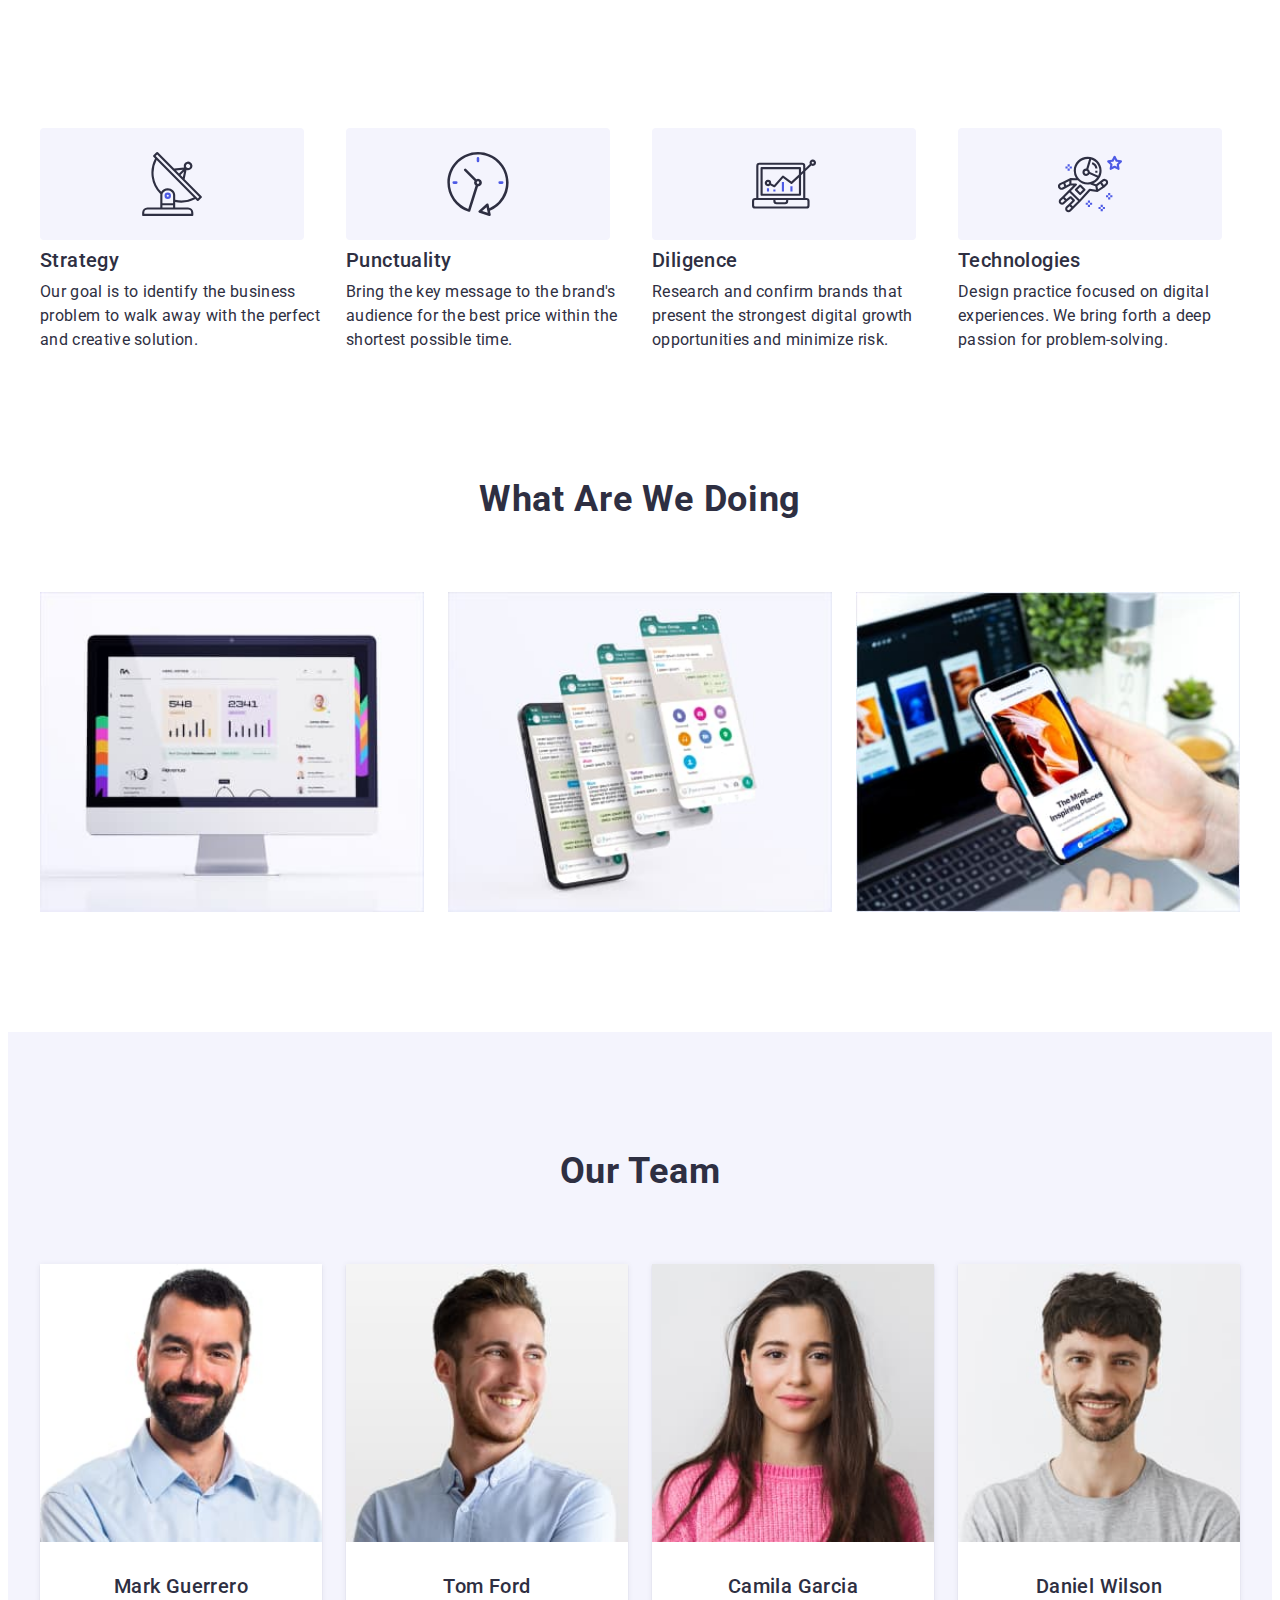
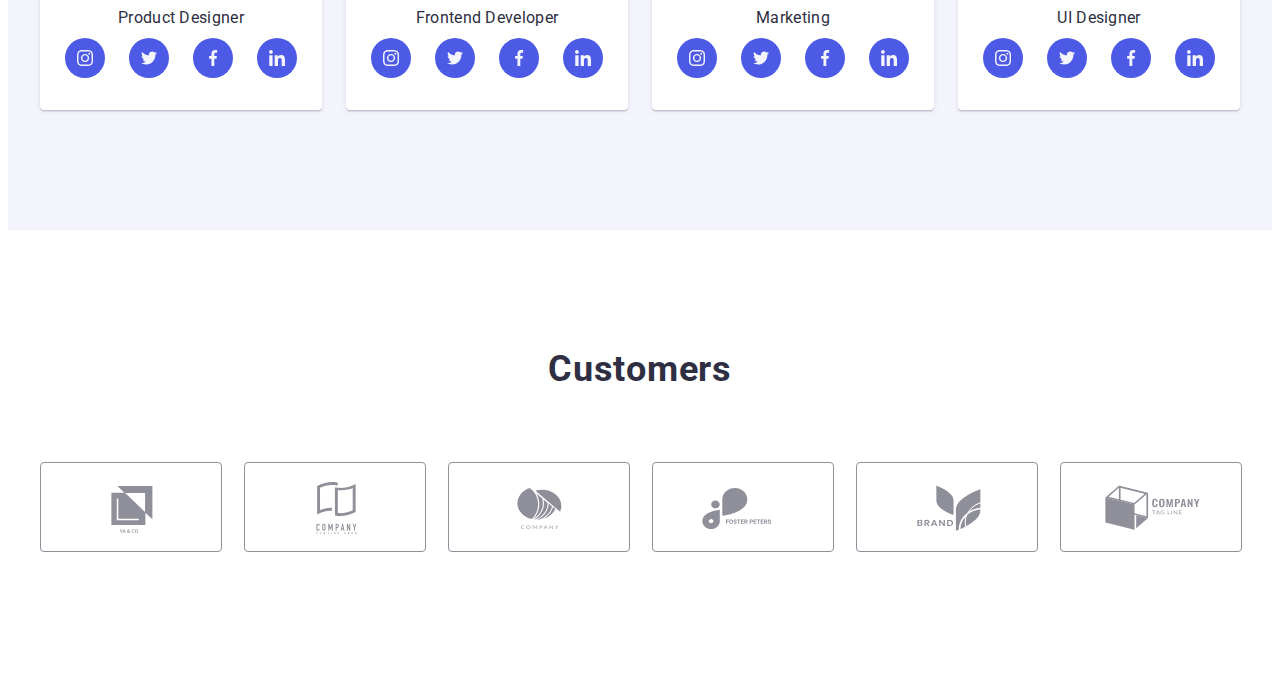
==== commit e7b0312f: "hw7.5" ====
--- a/index.html
+++ b/index.html
@@ -26,15 +26,13 @@
 
   <body>
     <!-- Шапка сторінки -->
-    <header class="header">
+    <!-- <header class="header">
       <div class="header-container container">
+        
         <nav class="header-nav">
-          <!-- Логотип -->
           <a class="header-logo logo link" href="./index.html"
             ><span class="logo-style">Web</span>Studio</a
           >
-
-          <!-- Меню -->
           <ul class="header-menu list">
             <li class="header-menu-item">
               <a class="header-menu-link link current" href="./index.html"
@@ -52,7 +50,6 @@
           </ul>
         </nav>
 
-        <!-- Контактна інформація -->
         <address class="header-contacts">
           <ul class="header-contacts-list list">
             <li class="header-contacts-item">
@@ -70,19 +67,19 @@
           </ul>
         </address>
       </div>
-    </header>
+    </header> -->
 
     <!-- Унікальний контенс сторінки -->
     <main>
       <!-- Заставка -->
-      <section class="hero">
+      <!-- <section class="hero">
         <div class="hero-container container">
           <h1 class="hero-title">Effective Solutions for Your Business</h1>
           <button class="hero-btn" data-modal-open type="button">
             Order Service
           </button>
         </div>
-      </section>
+      </section> -->
 
       <!-- Про нас -->
       <section class="about section">
@@ -389,6 +386,7 @@
         </div>
       </section>
 
+      <!-- Наші клієнти -->
       <section class="customers section">
         <div class="container">
           <h2 class="customers-title title">Customers</h2>
@@ -441,7 +439,7 @@
     </main>
 
     <!-- Підвал сторінки -->
-    <footer class="footer">
+    <!-- <footer class="footer">
       <div class="footer-container container">
         <div class="footer-about">
           <a class="footer-logo logo link" href="./index.html"
@@ -505,8 +503,10 @@
           </form>
         </div>
       </div>
-    </footer>
-    <div class="backdrop is-hidden" data-modal>
+    </footer> -->
+
+    <!-- Модальне вікно -->
+    <!-- <div class="backdrop is-hidden" data-modal>
       <div class="modal">
         <button type="button" data-modal-close class="modal-close-button">
           <svg width="8" height="8" class="modal-close-icon">
@@ -586,7 +586,9 @@
           <button type="submit" class="modal-btn">Send</button>
         </form>
       </div>
-    </div>
+    </div> -->
+
+    <!-- Java скрипти -->
     <script src="./js/modal.js"></script>
     <script src="./js/menu.js"></script>
   </body>
--- a/css/styles.css
+++ b/css/styles.css
@@ -55,6 +55,8 @@
 
 img {
   display: block;
+  width: 100%;
+  height: auto;
 }
 
 .hidden {
--- a/css/mobile.css
+++ b/css/mobile.css
@@ -1,6 +1,6 @@
 /* ================================ COMPONENTS ================================ */
 .container {
-  width: 1158px;
+  width: 100%;
   padding-left: 15px;
   padding-right: 15px;
   margin: 0 auto;
@@ -24,7 +24,6 @@
 }
 
 .list-description {
-  color: var(--text);
   font-size: 16px;
   line-height: 1.5;
   letter-spacing: 0.02em;
@@ -45,8 +44,8 @@
 }
 
 .section {
-  padding-top: 120px;
-  padding-bottom: 120px;
+  padding-top: 96px;
+  padding-bottom: 96px;
 }
 
 /* ================================ /COMPONENTS ================================ */
@@ -156,16 +155,12 @@
 /* ==================================== HERO ==================================== */
 
 .hero-container {
-  padding-top: 188px;
-  padding-bottom: 188px;
-  width: 1440px;
-  height: 600px;
   background-color: var(--dark);
   background-image: linear-gradient(
       rgba(46, 47, 66, 0.7),
       rgba(46, 47, 66, 0.7)
     ),
-    url(../images/hero-background.jpg);
+    url(../images/hero-background-mob.jpg);
   background-repeat: no-repeat;
   background-position: center;
   background-size: cover;
@@ -179,7 +174,7 @@
         rgba(46, 47, 66, 0.7),
         rgba(46, 47, 66, 0.7)
       ),
-      url(../images/hero-background-2x.jpg);
+      url(../images/hero-background-mob-2x.jpg);
   }
 }
 /* Заставка */
@@ -223,29 +218,26 @@
 
 /* ================================== ABOUT ================================== */
 
-.about {
-  padding-bottom: 60px;
-}
-
 .about-list {
   display: flex;
   flex-wrap: wrap;
-  gap: 24px;
-}
-
-.about-list-item {
-  flex-basis: calc((100% - 72px) / 4);
+  gap: 72px;
+}
+
+.about-list-title {
+  font-weight: 700;
+  font-size: 36px;
+  line-height: 1.11;
+  text-align: center;
+  letter-spacing: 0.02em;
+}
+
+.about-list-description {
+  font-weight: 500;
 }
 
 .about-box {
-  width: 264px;
-  height: 112px;
-  background: var(--light);
-  border-radius: 4px;
-  margin-bottom: 8px;
-  display: flex;
-  justify-content: center;
-  align-items: center;
+  display: none;
 }
 
 /* ================================== /ABOUT ================================== */
@@ -253,22 +245,7 @@
 /* ================================== WORKS ================================== */
 
 .works {
-  padding-top: 60px;
-}
-
-.works-list {
-  display: flex;
-  flex-wrap: wrap;
-  gap: 24px;
-}
-
-.work-list-item {
-  flex-basis: calc((100% - 48px) / 3);
-}
-
-.works-title {
-  text-align: center;
-  margin-bottom: 72px;
+  display: none;
 }
 
 /* ================================== /WORKS ================================== */
@@ -287,7 +264,7 @@
 .team-list {
   display: flex;
   flex-wrap: wrap;
-  gap: 24px;
+  gap: 72px;
 }
 
 .team-list-text {
@@ -296,7 +273,7 @@
 }
 
 .team-list-item {
-  flex-basis: calc((100% - 72px) / 4);
+  width: 100%;
   background: var(--white-background);
   box-shadow: 0px 1px 6px rgba(46, 47, 66, 0.08),
     0px 1px 1px rgba(46, 47, 66, 0.16), 0px 2px 1px rgba(46, 47, 66, 0.08);
@@ -346,13 +323,13 @@
 .customers-list {
   display: flex;
   flex-wrap: wrap;
-  gap: 24px;
+  gap: 72px 16px;
 }
 
 .customers-list-item {
-  width: 168px;
+  width: 190px;
   height: 88px;
-  flex-basis: calc((100% - 120px) / 6);
+  flex-basis: calc((100% - 16px) / 2);
 }
 
 .customers-link {
@@ -365,12 +342,6 @@
   justify-content: center;
   fill: var(--subtl-text);
   transition: border var(--animation), fill var(--animation);
-}
-
-.customers-link:hover,
-.customers-link:focus {
-  border: 1px solid var(--pressed-state);
-  fill: var(--pressed-state);
 }
 
 /* ================================== CUSTOMERS ================================== */
--- a/css/tablet.css
+++ b/css/tablet.css
@@ -1,4 +1,53 @@
 @media screen and (min-width: 768px) {
   .container {
     width: 720px;
-  }+  }
+
+  /* ================================== ABOUT ================================== */
+
+  .about-list {
+    gap: 72px 24px;
+  }
+
+  .about-list-title {
+    text-align: left;
+  }
+
+  .about-list-item {
+    flex-basis: calc((100% - 24px) / 2);
+  }
+
+  /* ================================== /ABOUT ================================== */
+
+  /* ================================== WORKS ================================== */
+
+  .works {
+    display: none;
+  }
+
+  /* ================================== /WORKS ================================== */
+
+  .team-list {
+    gap: 64px 24px;
+  }
+
+  .team-list-item {
+    flex-basis: calc((100% - 24px) / 2);
+  }
+
+  .customers-list {
+    gap: 72px 24px;
+  }
+
+  .customers-list-item {
+    width: 168px;
+    height: 88px;
+    flex-basis: calc((100% - 48px) / 3);
+  }
+
+  .customers-link:hover,
+  .customers-link:focus {
+    border: 1px solid var(--pressed-state);
+    fill: var(--pressed-state);
+  }
+}
--- a/css/desktop.css
+++ b/css/desktop.css
@@ -1,4 +1,111 @@
-@media screen and (min-width: 1200px) {
+@media screen and (min-width: 1158px) {
   .container {
     width: 1200px;
-  }+  }
+
+  .section {
+    padding-top: 120px;
+    padding-bottom: 120px;
+  }
+
+  /* .hero-container {
+    padding-top: 188px;
+    padding-bottom: 188px;
+    width: 1440px;
+    height: 600px;
+    background-image: linear-gradient(
+        rgba(46, 47, 66, 0.7),
+        rgba(46, 47, 66, 0.7)
+      ),
+      url(../images/hero-background.jpg);
+  }
+}
+
+@media (min-device-pixel-ratio: 2),
+  (min-resolution: 192dpi),
+  (min-resolution: 2dppx) {
+  .hero-container {
+    background-image: linear-gradient(
+        rgba(46, 47, 66, 0.7),
+        rgba(46, 47, 66, 0.7)
+      ),
+      url(../images/hero-background-2x.jpg);
+  } */
+
+  /* ================================== ABOUT ================================== */
+
+  .about {
+    padding-bottom: 60px;
+  }
+
+  .about-list {
+    gap: 24px;
+  }
+
+  .about-list-title {
+    font-weight: 500;
+    font-size: 20px;
+    line-height: 1.2;
+  }
+
+  .about-list-description {
+    font-weight: 400;
+  }
+
+  .about-list-item {
+    flex-basis: calc((100% - 72px) / 4);
+  }
+
+  .about-box {
+    width: 264px;
+    height: 112px;
+    background: var(--light);
+    border-radius: 4px;
+    margin-bottom: 8px;
+    display: flex;
+    justify-content: center;
+    align-items: center;
+  }
+
+  /* ================================== /ABOUT ================================== */
+
+  /* ================================== WORKS ================================== */
+
+  .works {
+    display: flex;
+    padding-top: 60px;
+  }
+
+  .works-list {
+    display: flex;
+    flex-wrap: wrap;
+    gap: 24px;
+  }
+
+  .work-list-item {
+    flex-basis: calc((100% - 48px) / 3);
+  }
+
+  .works-title {
+    text-align: center;
+    margin-bottom: 72px;
+  }
+
+  /* ================================== /WORKS ================================== */
+
+  .team-list {
+    gap: 24px;
+  }
+
+  .team-list-item {
+    flex-basis: calc((100% - 72px) / 4);
+  }
+
+  .customers-list {
+    gap: 24px;
+  }
+
+  .customers-list-item {
+    flex-basis: calc((100% - 120px) / 6);
+  }
+}
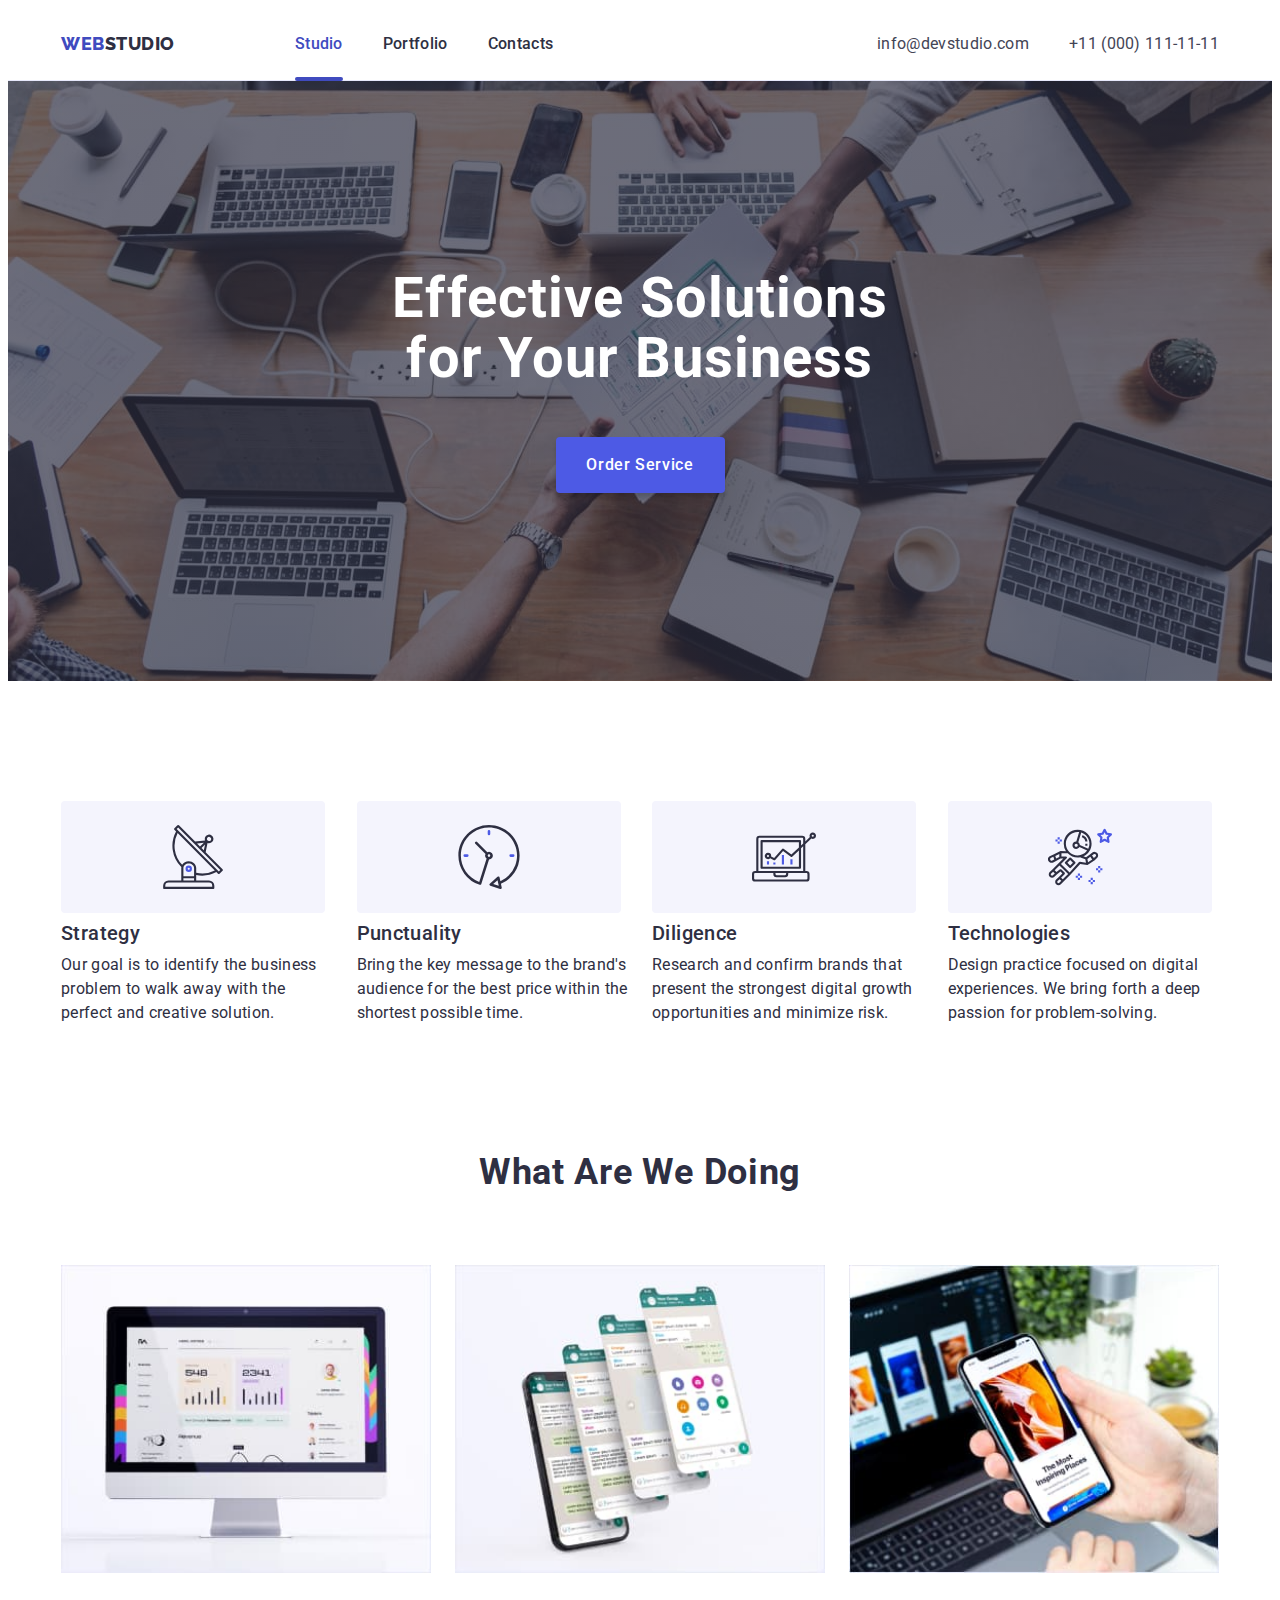
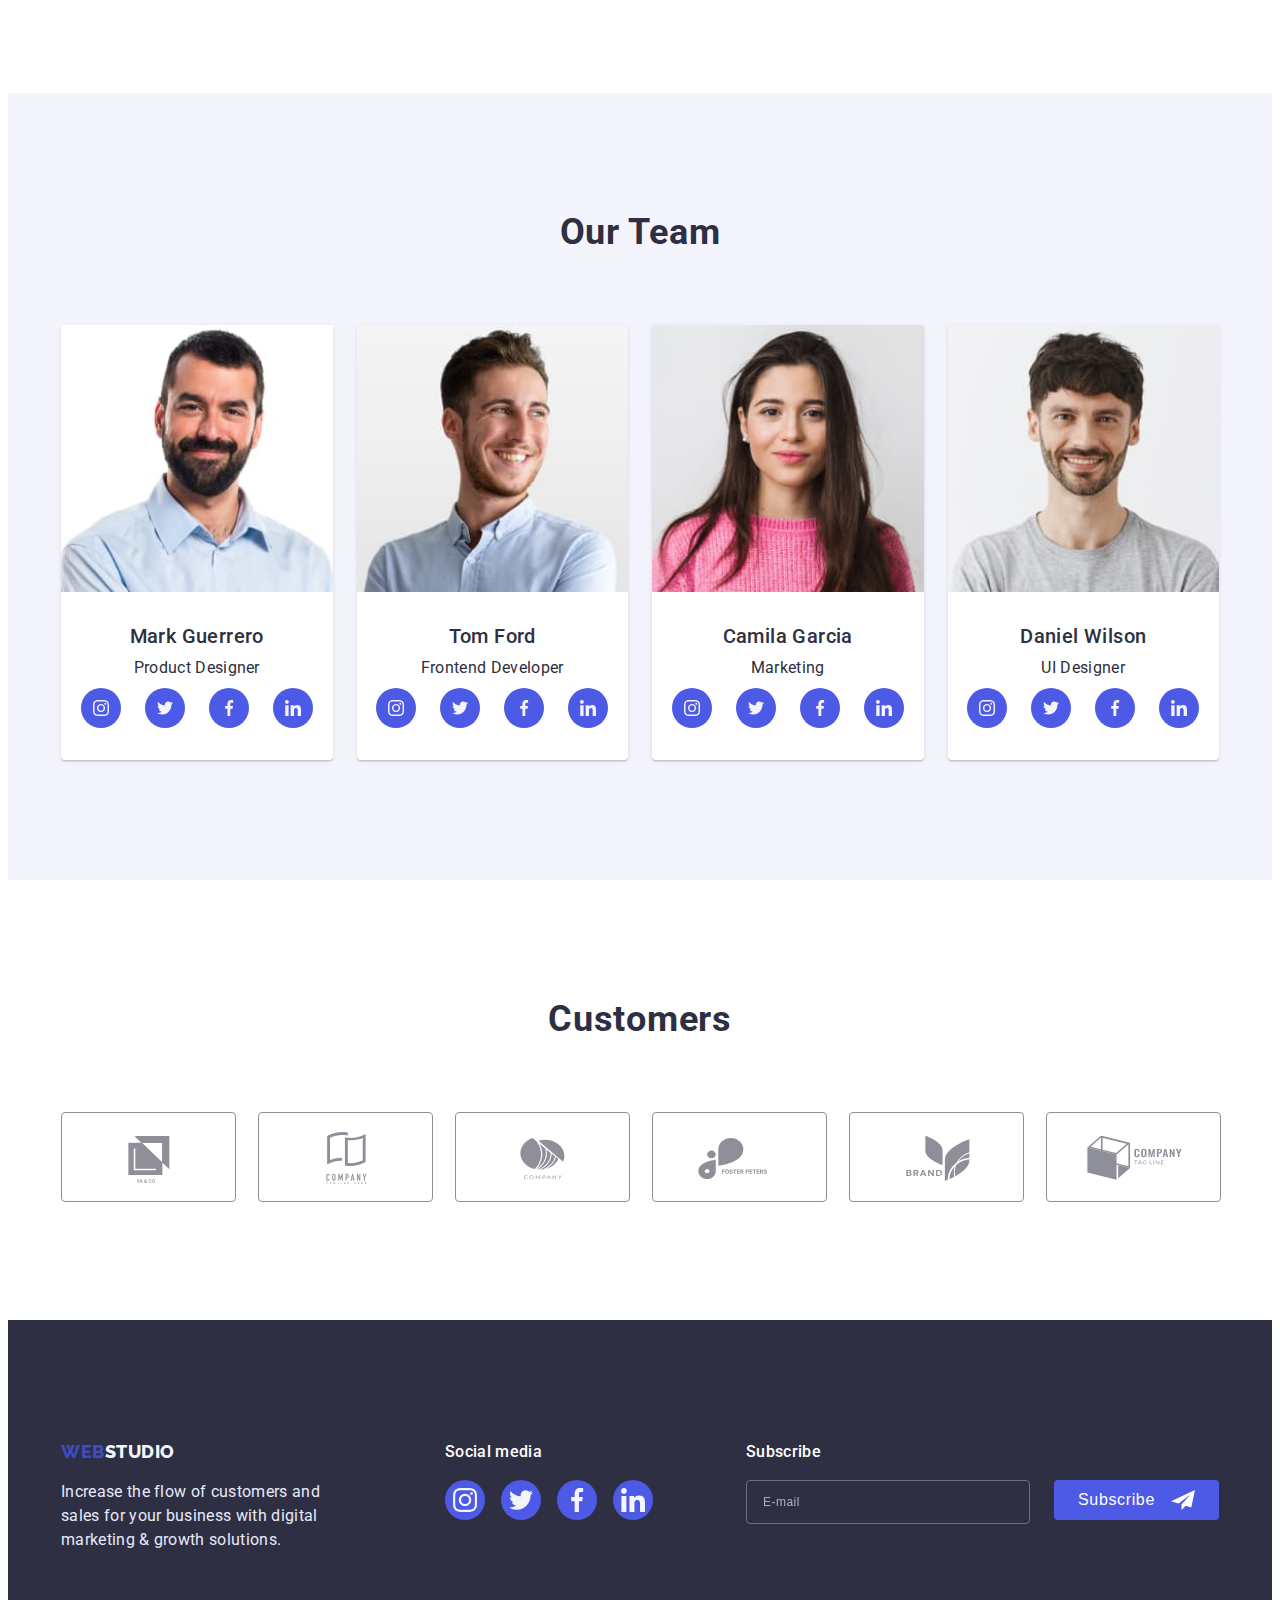
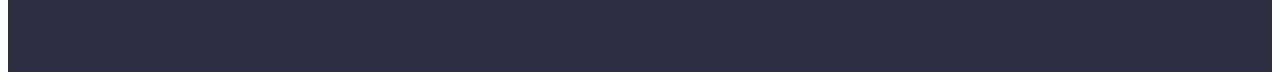
==== commit 335942c5: "hw7.6" ====
--- a/index.html
+++ b/index.html
@@ -26,9 +26,8 @@
 
   <body>
     <!-- Шапка сторінки -->
-    <!-- <header class="header">
+    <header class="header">
       <div class="header-container container">
-        
         <nav class="header-nav">
           <a class="header-logo logo link" href="./index.html"
             ><span class="logo-style">Web</span>Studio</a
@@ -48,6 +47,11 @@
               <a class="header-menu-link link" href="">Contacts</a>
             </li>
           </ul>
+          <button type="button" data-menu-open class="menu-open-btn">
+            <svg width="32" height="22" class="menu-open-icon">
+              <use href="./images/icons.svg#icon-menu"></use>
+            </svg>
+          </button>
         </nav>
 
         <address class="header-contacts">
@@ -67,19 +71,88 @@
           </ul>
         </address>
       </div>
-    </header> -->
+
+      <div class="mob-menu is-hidden" data-menu>
+        <div>
+          <button type="button" data-menu-close class="mob-menu-close">
+            <svg width="8" height="8" class="mob-close-icon">
+              <use href="./images/icons.svg#icon-close"></use>
+            </svg>
+          </button>
+          <ul class="mob-menu-list list">
+            <li class="mob-menu-item">
+              <a class="mob-menu-link link active" href="./index.html"
+                >Studio</a
+              >
+            </li>
+            <li class="mob-menu-item">
+              <a class="mob-menu-link link" href="./portfolio.html"
+                >Portfolio</a
+              >
+            </li>
+            <li class="mob-menu-item">
+              <a class="mob-menu-link link" href="">Contacts</a>
+            </li>
+          </ul>
+        </div>
+        <div>
+          <ul class="mob-contacts-list list">
+            <li class="mob-contacts-item">
+              <a class="mob-contacts-phone link" href="tel:+110001111111"
+                >+11 (000) 111-11-11</a
+              >
+            </li>
+            <li class="mob-contacts-item">
+              <a class="mob-contacts-mail link" href="mailto:info@devstudio.com"
+                >info@devstudio.com</a
+              >
+            </li>
+          </ul>
+          <ul class="mob-soc-list list">
+            <li class="mob-soc-item">
+              <a href="" class="mob-soc-link link">
+                <svg width="16" height="16" class="mob-soc-icon">
+                  <use href="./images/icons.svg#icon-instagram"></use>
+                </svg>
+              </a>
+            </li>
+            <li class="mob-soc-item">
+              <a href="" class="mob-soc-link link">
+                <svg width="16" height="16" class="mob-soc-icon">
+                  <use href="./images/icons.svg#icon-twitter"></use>
+                </svg>
+              </a>
+            </li>
+            <li class="mob-soc-item">
+              <a href="" class="mob-soc-link link">
+                <svg width="16" height="16" class="mob-soc-icon">
+                  <use href="./images/icons.svg#icon-facebook"></use>
+                </svg>
+              </a>
+            </li>
+            <li class="mob-soc-item">
+              <a href="" class="mob-soc-link link">
+                <svg width="16" height="16" class="mob-soc-icon">
+                  <use href="./images/icons.svg#icon-linkedin"></use>
+                </svg>
+              </a>
+            </li>
+          </ul>
+        </div>
+      </div>
+    </header>
 
     <!-- Унікальний контенс сторінки -->
     <main>
       <!-- Заставка -->
-      <!-- <section class="hero">
+      <section class="hero">
         <div class="hero-container container">
           <h1 class="hero-title">Effective Solutions for Your Business</h1>
           <button class="hero-btn" data-modal-open type="button">
             Order Service
           </button>
         </div>
-      </section> -->
+      </section>
 
       <!-- Про нас -->
       <section class="about section">
@@ -173,7 +246,7 @@
 
       <!-- Наша команда -->
       <section class="team section">
-        <div class="container">
+        <div class="container tab-container">
           <h2 class="team-title title">Our Team</h2>
           <ul class="team-list list">
             <li class="team-list-item">
@@ -388,7 +461,7 @@
 
       <!-- Наші клієнти -->
       <section class="customers section">
-        <div class="container">
+        <div class="container tab-container">
           <h2 class="customers-title title">Customers</h2>
           <ul class="customers-list list">
             <li class="customers-list-item">
@@ -439,8 +512,8 @@
     </main>
 
     <!-- Підвал сторінки -->
-    <!-- <footer class="footer">
-      <div class="footer-container container">
+    <footer class="footer section">
+      <div class="footer-container container tab-container">
         <div class="footer-about">
           <a class="footer-logo logo link" href="./index.html"
             ><span class="logo-style">Web</span>Studio</a
@@ -503,10 +576,10 @@
           </form>
         </div>
       </div>
-    </footer> -->
+    </footer>
 
     <!-- Модальне вікно -->
-    <!-- <div class="backdrop is-hidden" data-modal>
+    <div class="backdrop is-hidden" data-modal>
       <div class="modal">
         <button type="button" data-modal-close class="modal-close-button">
           <svg width="8" height="8" class="modal-close-icon">
@@ -586,7 +659,7 @@
           <button type="submit" class="modal-btn">Send</button>
         </form>
       </div>
-    </div> -->
+    </div>
 
     <!-- Java скрипти -->
     <script src="./js/modal.js"></script>
--- a/css/mobile.css
+++ b/css/mobile.css
@@ -58,96 +58,131 @@
   border-bottom: 1px solid var(--accent);
 }
 
-.header-container {
-  display: flex;
+.header-nav {
+  display: flex;
+  align-items: center;
+}
+
+.menu-open-btn {
+  width: 40px;
+  height: 40px;
+  background: transparent;
+  border: none;
+  display: flex;
+  align-items: center;
+  justify-content: center;
+  margin-left: auto;
+}
+.menu-open-icon {
+}
+
+.mob-menu {
+  position: fixed;
+  top: 0;
+  width: 100%;
+  height: 100%;
+  background: var(--white-background);
+  padding: 24px 24px 40px 40px;
+  display: flex;
+  flex-direction: column;
   justify-content: space-between;
-}
-
-.header-nav {
-  display: flex;
-  align-items: center;
+  overflow: auto;
+  transform: opacity 1;
+  transition: opacity 300ms linear;
+}
+
+.mob-menu.is-hidden {
+  opacity: 0;
+}
+
+.mob-menu-close {
+  width: 24px;
+  height: 24px;
+  background: transparent;
+  border: 1px solid rgba(0, 0, 0, 0.1);
+  border-radius: 50%;
+  display: flex;
+  align-items: center;
+  justify-content: center;
+  margin-left: auto;
+  margin-bottom: 24px;
+  fill: var(--dark);
+  transition: background var(--animation), fill var(--animation);
+}
+
+.mob-menu-item:not(:last-child) {
+  margin-bottom: 40px;
+}
+
+.mob-menu-link {
+  font-weight: 700;
+  font-size: 36px;
+  line-height: 1.11;
+  letter-spacing: 0.02em;
+  text-transform: capitalize;
+  color: var(--dark);
+}
+
+.mob-contacts-item:not(:last-child) {
+  margin-bottom: 40px;
+}
+
+.mob-contacts-item:last-child {
+  margin-bottom: 48px;
+}
+
+.mob-contacts-phone {
+  font-weight: 700;
+  font-size: 36px;
+  line-height: 1.11;
+  letter-spacing: 0.02em;
+  text-transform: capitalize;
+  color: var(--primary-brand);
+}
+
+.mob-contacts-mail {
+  font-weight: 500;
+  font-size: 20px;
+  line-height: 1.2;
+  letter-spacing: 0.02em;
+  color: var(--text);
+}
+
+.mob-soc-list {
+  display: flex;
+  gap: 30px;
+}
+
+.mob-soc-link {
+  width: 40px;
+  height: 40px;
+  border-radius: 50%;
+  background-color: var(--primary-brand);
+  display: flex;
+  align-items: center;
+  justify-content: center;
+}
+
+.mob-soc-icon {
+  fill: var(--light);
 }
 
 .header-menu {
-  display: flex;
-  gap: 40px;
-}
-
-.header-contacts-list {
-  display: flex;
-  gap: 40px;
+  display: none;
+}
+
+.active {
+  color: var(--primary-brand);
+}
+
+.header-contacts {
+  display: none;
 }
 
 /* Логотип */
 .header-logo {
   margin-right: 76px;
   color: var(--dark);
-}
-
-/* Головне меню */
-.header-menu-link {
-  font-weight: 500;
-  font-size: 16px;
-  line-height: 1.5;
-  letter-spacing: 0.02em;
-  color: var(--dark);
-  transition: color var(--animation);
-  position: relative;
-}
-
-.header-menu-link:hover,
-.header-menu-link:focus {
-  color: var(--pressed-state);
-}
-
-.header-menu-link:after {
-  content: "";
-  position: absolute;
-  width: 100%;
-  height: 4px;
-  left: 0px;
-  top: 43px;
-  background: var(--pressed-state);
-  border-radius: 2px;
-  opacity: 0;
-  transition: opacity var(--animation);
-}
-
-.header-menu-link:hover:after,
-.header-menu-link:focus:after {
-  opacity: 1;
-}
-
-/* Контактна інформація */
-
-.header-contacts-link {
-  font-style: normal;
-  font-size: 16px;
-  line-height: 1.5;
-  letter-spacing: 0.02em;
-  color: var(--text);
-  transition: color var(--animation);
-}
-
-.header-contacts-link:hover,
-.header-contacts-link:focus {
-  color: var(--pressed-state);
-}
-
-.current {
-  color: var(--pressed-state);
-}
-
-.current::after {
-  content: "";
-  position: absolute;
-  width: 100%;
-  height: 4px;
-  left: 0px;
-  top: 43px;
-  background: var(--pressed-state);
-  border-radius: 2px;
-  opacity: 1;
 }
 
 /* ================================== /HEADER ================================== */
@@ -164,6 +199,7 @@
   background-repeat: no-repeat;
   background-position: center;
   background-size: cover;
+  padding: 112px 0px;
 }
 
 @media (min-device-pixel-ratio: 2),
@@ -177,15 +213,14 @@
       url(../images/hero-background-mob-2x.jpg);
   }
 }
-/* Заставка */
 
 .hero-title {
-  max-width: 496px;
+  max-width: 320px;
   margin: 0 auto;
   text-align: center;
   font-weight: 700;
-  font-size: 56px;
-  line-height: 1.07;
+  font-size: 36px;
+  line-height: 1.11;
   letter-spacing: 0.02em;
   color: var(--white-background);
 }
@@ -210,10 +245,6 @@
   transition: background var(--animation);
 }
 
-.hero-btn:hover,
-.hero-btn:focus {
-  background: var(--pressed-state);
-}
 /* ================================== /HERO ================================== */
 
 /* ================================== ABOUT ================================== */
@@ -446,17 +477,20 @@
 /* ================================== FOOTER ================================== */
 /* Стилі підвалу */
 .footer {
-  padding-top: 100px;
-  padding-bottom: 100px;
   background: var(--dark);
 }
 
 .footer-container {
   display: flex;
+  flex-wrap: wrap;
+  justify-content: center;
+  gap: 72px;
 }
 
 .footer-logo {
+  display: block;
   color: var(--light);
+  text-align: center;
 }
 
 .footer-description {
@@ -468,15 +502,12 @@
   color: var(--accent);
 }
 
-.footer-soc {
-  margin-left: 120px;
-}
-
 .footer-soc-title {
   font-size: 16px;
   line-height: 1.5;
   color: var(--white-background);
   margin-bottom: 16px;
+  text-align: center;
 }
 
 .footer-soc-list {
@@ -505,34 +536,28 @@
   fill: var(--light);
 }
 
-.footer-soc-link:hover,
-.footer-soc-link:focus {
-  background-color: var(--success);
-}
-
-.footer-subscribe {
-  margin-left: auto;
-}
-
 .footer-subscribe-title {
   font-size: 16px;
   line-height: 1.5;
   color: var(--white-background);
   margin-bottom: 16px;
+  text-align: center;
 }
 
 .footer-subscribe-form {
   display: flex;
+  flex-wrap: wrap;
 }
 
 .subscribe-input {
-  width: 264px;
+  width: 100%;
   height: 40px;
   border: 1px solid rgba(255, 255, 255, 0.3);
   filter: drop-shadow(0px 4px 4px rgba(0, 0, 0, 0.15));
   border-radius: 4px;
   background: transparent;
   padding-left: 16px;
+  margin-bottom: 16px;
   color: var(--white-background);
   font-size: 12px;
   line-height: 2px;
@@ -541,11 +566,6 @@
   transition: border-color var(--animation);
 }
 
-.subscribe-input:hover,
-.subscribe-input:focus {
-  border-color: var(--white-background);
-}
-
 .subscribe-input::placeholder {
   color: rgba(255, 255, 255, 0.6);
 }
@@ -569,11 +589,7 @@
   cursor: pointer;
   transition: background var(--animation);
   margin-left: 24px;
-}
-
-.subscribe-btn:hover,
-.subscribe-btn:focus {
-  background: var(--pressed-state);
+  margin: 0 auto;
 }
 
 .subscribe-icon {
@@ -593,8 +609,8 @@
 }
 
 .modal {
-  width: 408px;
-  min-height: 576px;
+  width: 392px;
+  min-height: 586px;
   background: var(--modal-background);
   box-shadow: 0px 1px 1px rgba(0, 0, 0, 0.14), 0px 1px 3px rgba(0, 0, 0, 0.12),
     0px 2px 1px rgba(0, 0, 0, 0.2);
@@ -605,6 +621,12 @@
   transform: translate(-50%, -50%) scale(1) rotate(360deg);
   transition: transform 300ms linear;
   padding: 24px;
+}
+
+@media screen and (max-width: 427px) {
+  .modal {
+    width: 90%;
+  }
 }
 
 .backdrop.is-hidden .modal {
--- a/css/tablet.css
+++ b/css/tablet.css
@@ -1,7 +1,153 @@
 @media screen and (min-width: 768px) {
   .container {
-    width: 720px;
-  }
+    width: 768px;
+  }
+
+  .tab-container {
+    width: 584px;
+  }
+
+  /* ================================== HEADER ================================== */
+
+  .header {
+    padding-top: 16px;
+    padding-bottom: 16px;
+  }
+
+  .header-container {
+    display: flex;
+    justify-content: space-between;
+    gap: 121px;
+  }
+
+  .header-menu {
+    display: flex;
+    gap: 40px;
+  }
+
+  .menu-open-btn {
+    display: none;
+  }
+
+  .header-contacts {
+    display: flex;
+  }
+
+  .header-contacts-list {
+    display: flex;
+    flex-wrap: wrap;
+    gap: 5px 0px;
+  }
+
+  /* Логотип */
+  .header-logo {
+    margin-right: 120px;
+    color: var(--dark);
+  }
+
+  /* Головне меню */
+  .header-menu-link {
+    font-weight: 500;
+    font-size: 16px;
+    line-height: 1.5;
+    letter-spacing: 0.02em;
+    color: var(--dark);
+    transition: color var(--animation);
+    position: relative;
+  }
+
+  .header-menu-link:hover,
+  .header-menu-link:focus {
+    color: var(--pressed-state);
+  }
+
+  .header-menu-link:after {
+    content: "";
+    position: absolute;
+    width: 100%;
+    height: 4px;
+    left: 0px;
+    top: 43px;
+    background: var(--pressed-state);
+    border-radius: 2px;
+    opacity: 0;
+    transition: opacity var(--animation);
+  }
+
+  .header-menu-link:hover:after,
+  .header-menu-link:focus:after {
+    opacity: 1;
+  }
+
+  /* Контактна інформація */
+
+  .header-contacts-link {
+    font-style: normal;
+    font-size: 12px;
+    line-height: 1.17;
+    letter-spacing: 0.04em;
+    color: var(--text);
+    transition: color var(--animation);
+  }
+
+  .header-contacts-link:hover,
+  .header-contacts-link:focus {
+    color: var(--pressed-state);
+  }
+
+  .current {
+    color: var(--pressed-state);
+  }
+
+  .current::after {
+    content: "";
+    position: absolute;
+    width: 100%;
+    height: 4px;
+    left: 0px;
+    top: 43px;
+    background: var(--pressed-state);
+    border-radius: 2px;
+    opacity: 1;
+  }
+
+  /* ================================== /HEADER ================================== */
+
+  /* ==================================== HERO ==================================== */
+
+  .hero-container {
+    background-image: linear-gradient(
+        rgba(46, 47, 66, 0.7),
+        rgba(46, 47, 66, 0.7)
+      ),
+      url(../images/hero-background-tab.jpg);
+  }
+
+  @media (min-device-pixel-ratio: 2),
+    (min-resolution: 192dpi),
+    (min-resolution: 2dppx) {
+    .hero-container {
+      background-image: linear-gradient(
+          rgba(46, 47, 66, 0.7),
+          rgba(46, 47, 66, 0.7)
+        ),
+        url(../images/hero-background-tab-2x.jpg);
+    }
+  }
+
+  /* Заставка */
+
+  .hero-title {
+    max-width: 496px;
+    font-size: 56px;
+    line-height: 1.07;
+  }
+
+  .hero-btn:hover,
+  .hero-btn:focus {
+    background: var(--pressed-state);
+  }
+  /* ================================== /HERO ================================== */
 
   /* ================================== ABOUT ================================== */
 
@@ -50,4 +196,63 @@
     border: 1px solid var(--pressed-state);
     fill: var(--pressed-state);
   }
+
+  /* ================================== FOOTER ================================== */
+
+  .footer-container {
+    justify-content: left;
+    gap: 72px 24px;
+  }
+
+  .footer-logo {
+    text-align: left;
+  }
+
+  .footer-soc-title {
+    text-align: left;
+  }
+
+  .footer-soc-link:hover,
+  .footer-soc-link:focus {
+    background-color: var(--success);
+  }
+
+  .footer-subscribe {
+    margin-right: auto;
+  }
+
+  .footer-subscribe-title {
+    text-align: left;
+  }
+
+  .subscribe-input:hover,
+  .subscribe-input:focus {
+    border-color: var(--white-background);
+  }
+
+  .footer-subscribe-form {
+    flex-wrap: nowrap;
+  }
+
+  .subscribe-input {
+    width: 264px;
+  }
+
+  .subscribe-btn {
+    margin-left: 24px;
+  }
+
+  .subscribe-btn:hover,
+  .subscribe-btn:focus {
+    background: var(--pressed-state);
+  }
+
+  /* ================================== /FOOTER ================================== */
+
+  /* ================================== MODAL ================================== */
+  .modal {
+    width: 408px;
+  }
+
+  /* ================================== /MODAL ================================== */
 }
--- a/css/desktop.css
+++ b/css/desktop.css
@@ -1,6 +1,6 @@
 @media screen and (min-width: 1158px) {
   .container {
-    width: 1200px;
+    width: 1158px;
   }
 
   .section {
@@ -8,29 +8,50 @@
     padding-bottom: 120px;
   }
 
-  /* .hero-container {
-    padding-top: 188px;
-    padding-bottom: 188px;
-    width: 1440px;
-    height: 600px;
+  /* ================================== HEADER ================================== */
+
+  .header {
+    padding-top: 24px;
+    padding-bottom: 24px;
+  }
+
+  .header-contacts-list {
+    gap: 40px;
+  }
+
+  .header-contacts-link {
+    font-size: 16px;
+    line-height: 1.5;
+    letter-spacing: 0.02em;
+  }
+
+  /* ================================== /HEADER ================================== */
+
+  /* ==================================== HERO ==================================== */
+
+  .hero-container {
+    width: 100%;
     background-image: linear-gradient(
         rgba(46, 47, 66, 0.7),
         rgba(46, 47, 66, 0.7)
       ),
       url(../images/hero-background.jpg);
+    padding: 188px 0px;
   }
-}
 
-@media (min-device-pixel-ratio: 2),
-  (min-resolution: 192dpi),
-  (min-resolution: 2dppx) {
-  .hero-container {
-    background-image: linear-gradient(
-        rgba(46, 47, 66, 0.7),
-        rgba(46, 47, 66, 0.7)
-      ),
-      url(../images/hero-background-2x.jpg);
-  } */
+  @media (min-device-pixel-ratio: 2),
+    (min-resolution: 192dpi),
+    (min-resolution: 2dppx) {
+    .hero-container {
+      background-image: linear-gradient(
+          rgba(46, 47, 66, 0.7),
+          rgba(46, 47, 66, 0.7)
+        ),
+        url(../images/hero-background-2x.jpg);
+    }
+  }
+
+  /* ================================== /HERO ================================== */
 
   /* ================================== ABOUT ================================== */
 
@@ -108,4 +129,21 @@
   .customers-list-item {
     flex-basis: calc((100% - 120px) / 6);
   }
+
+  /* ================================== FOOTER ================================== */
+
+  .footer-container {
+    gap: 0px;
+  }
+
+  .footer-soc {
+    margin-left: 120px;
+  }
+
+  .footer-subscribe {
+    margin-right: 0;
+    margin-left: auto;
+  }
+
+  /* ================================== /FOOTER ================================== */
 }
